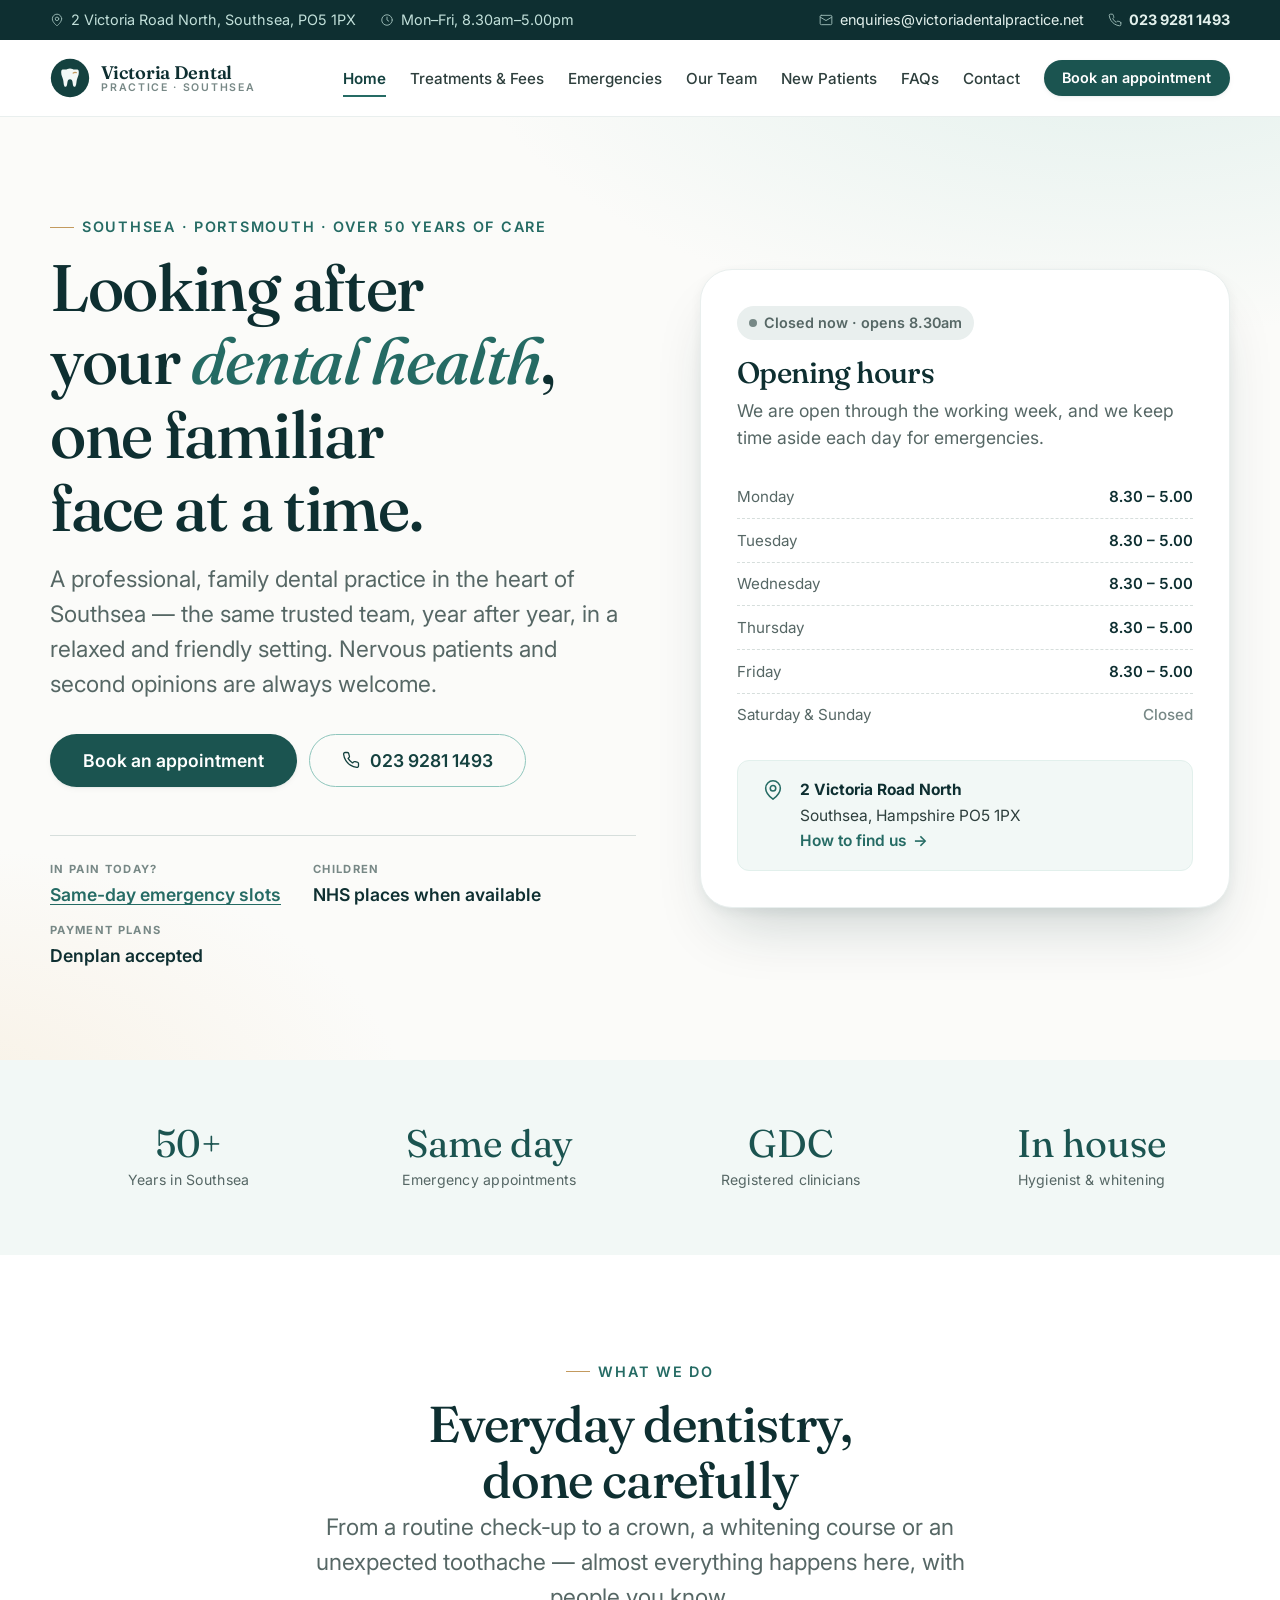
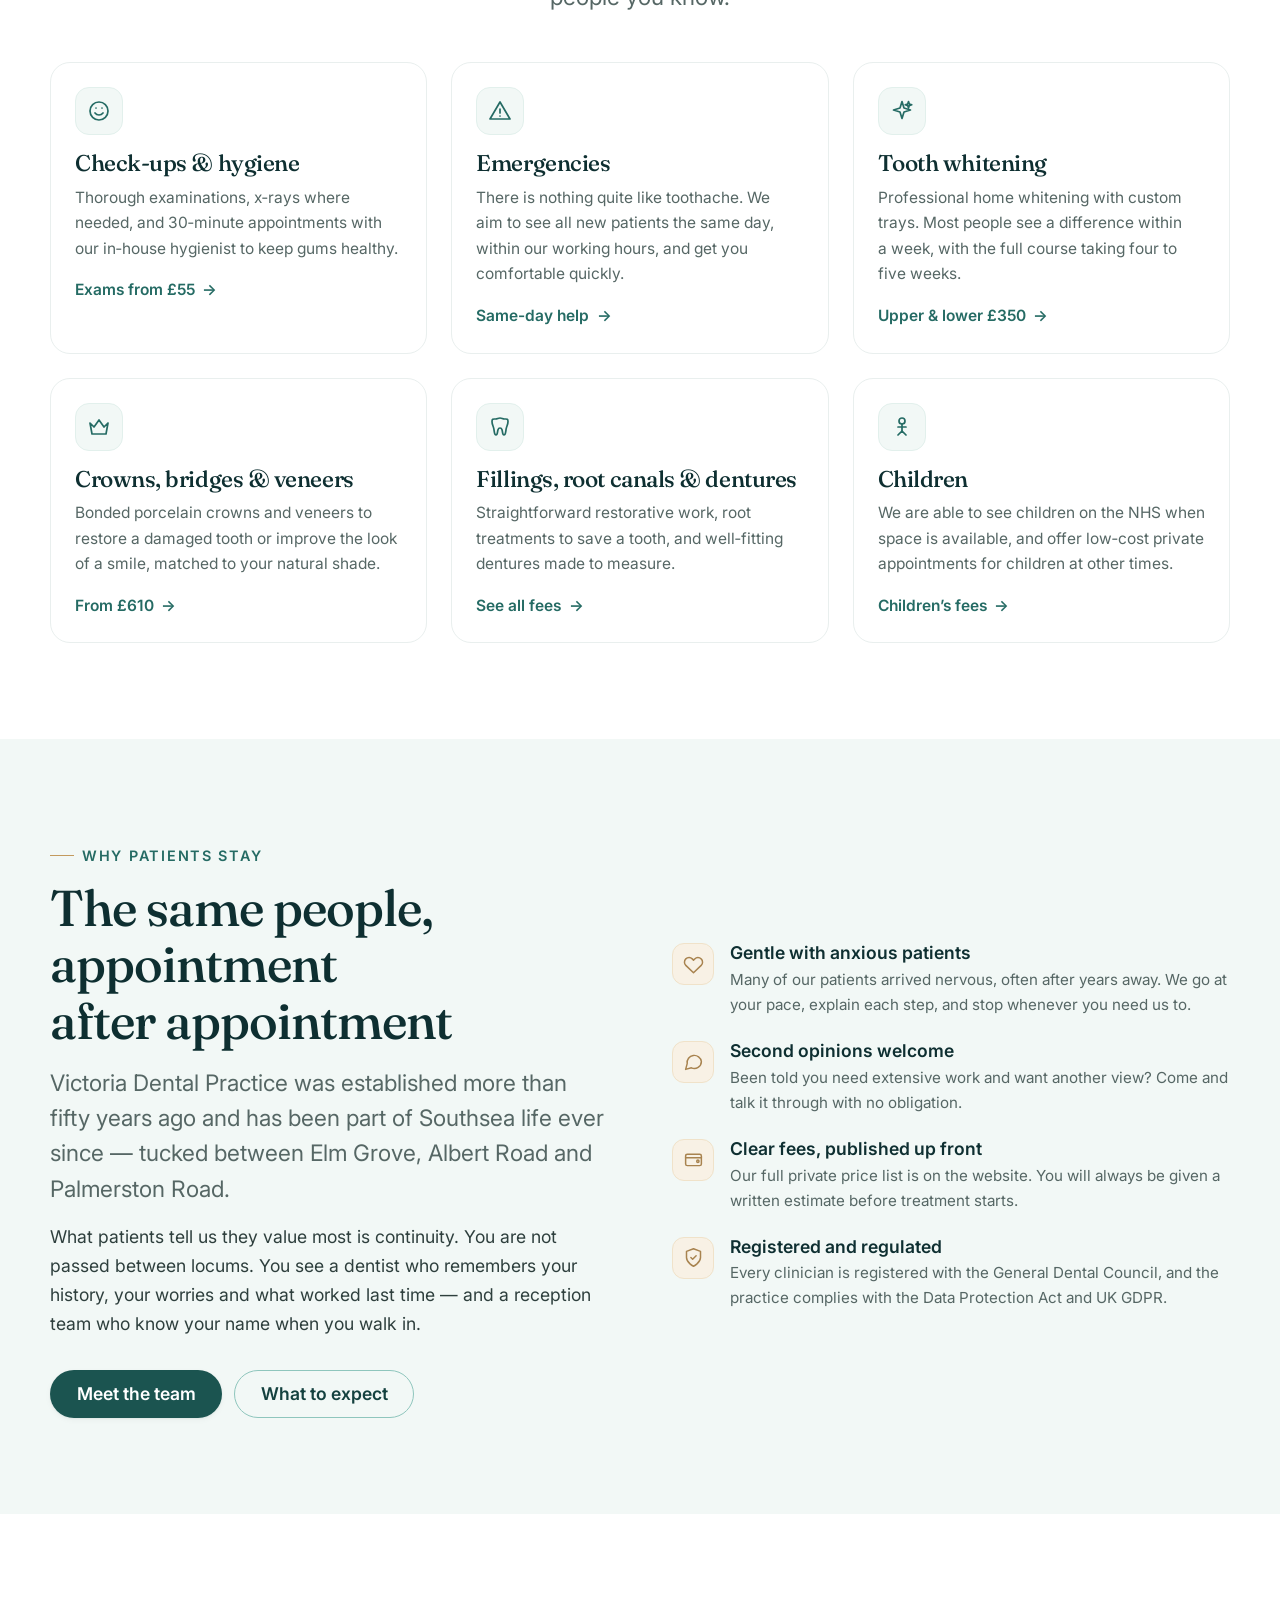
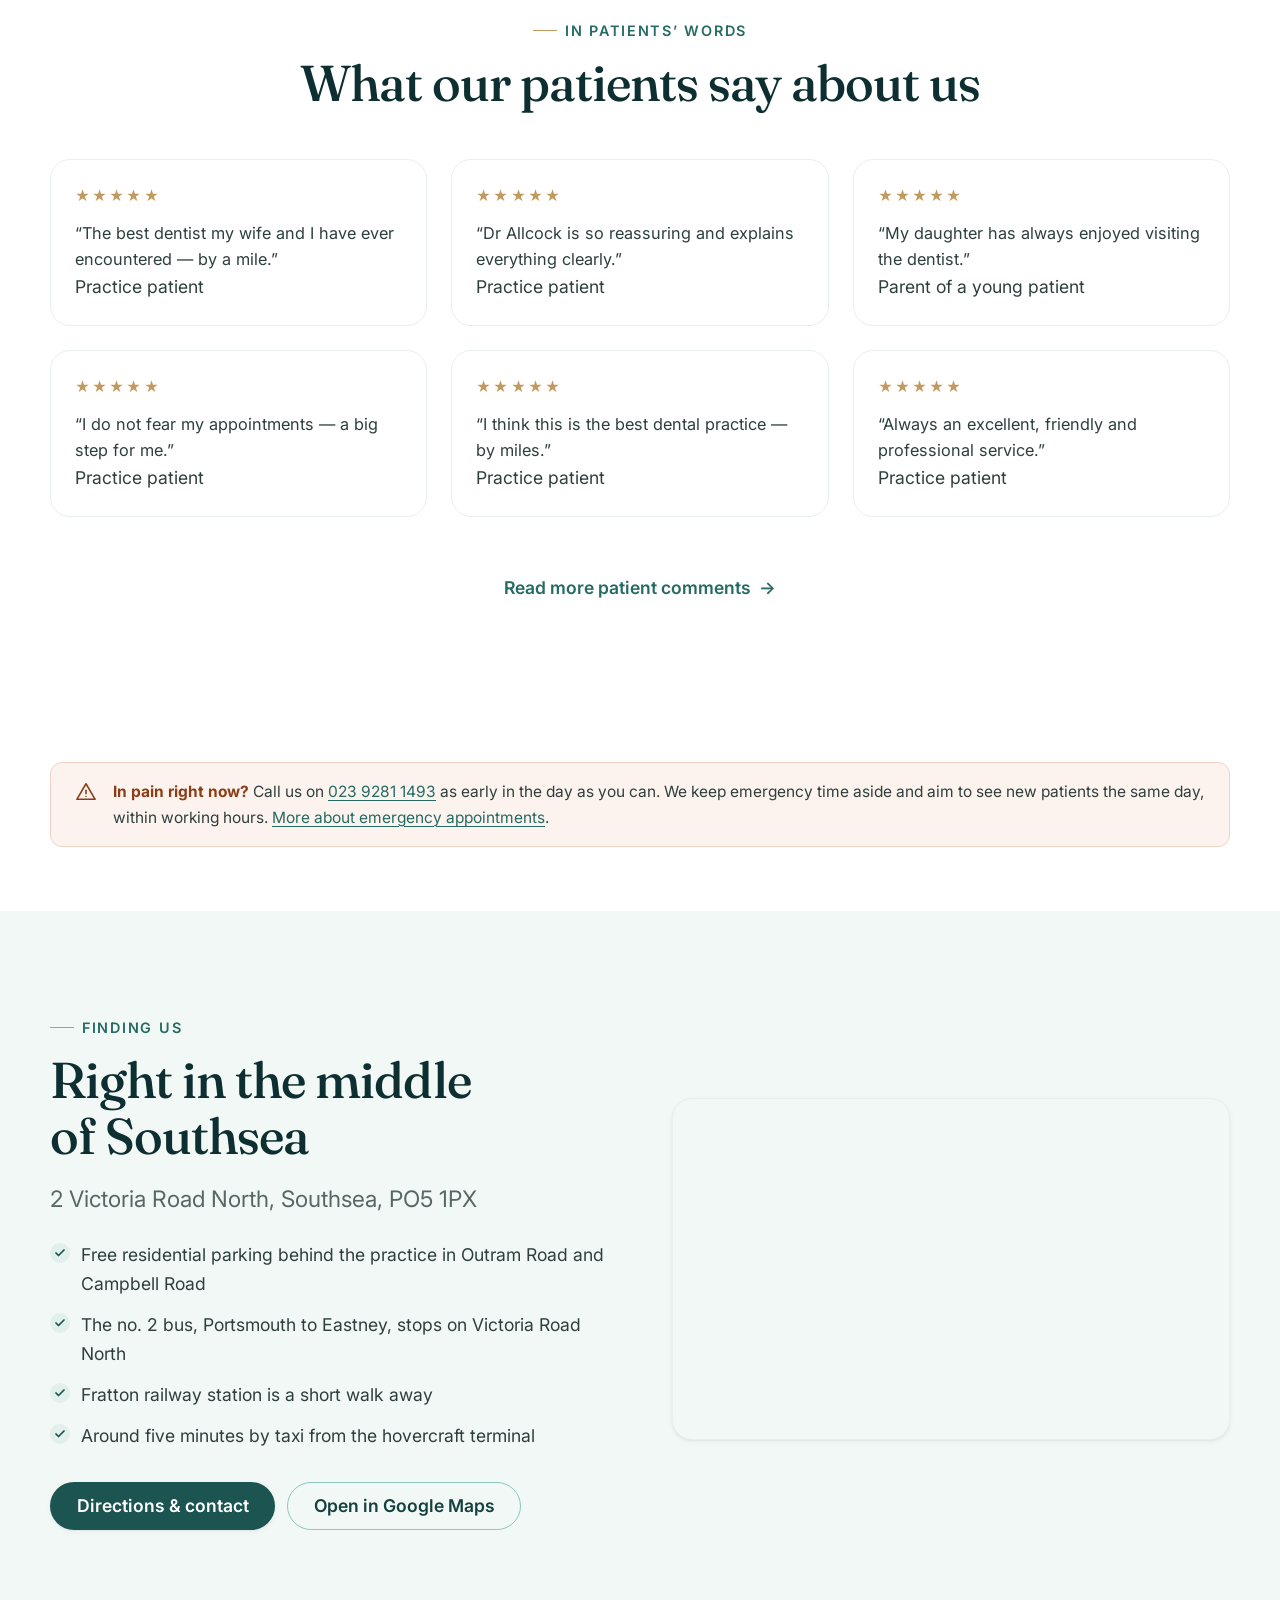
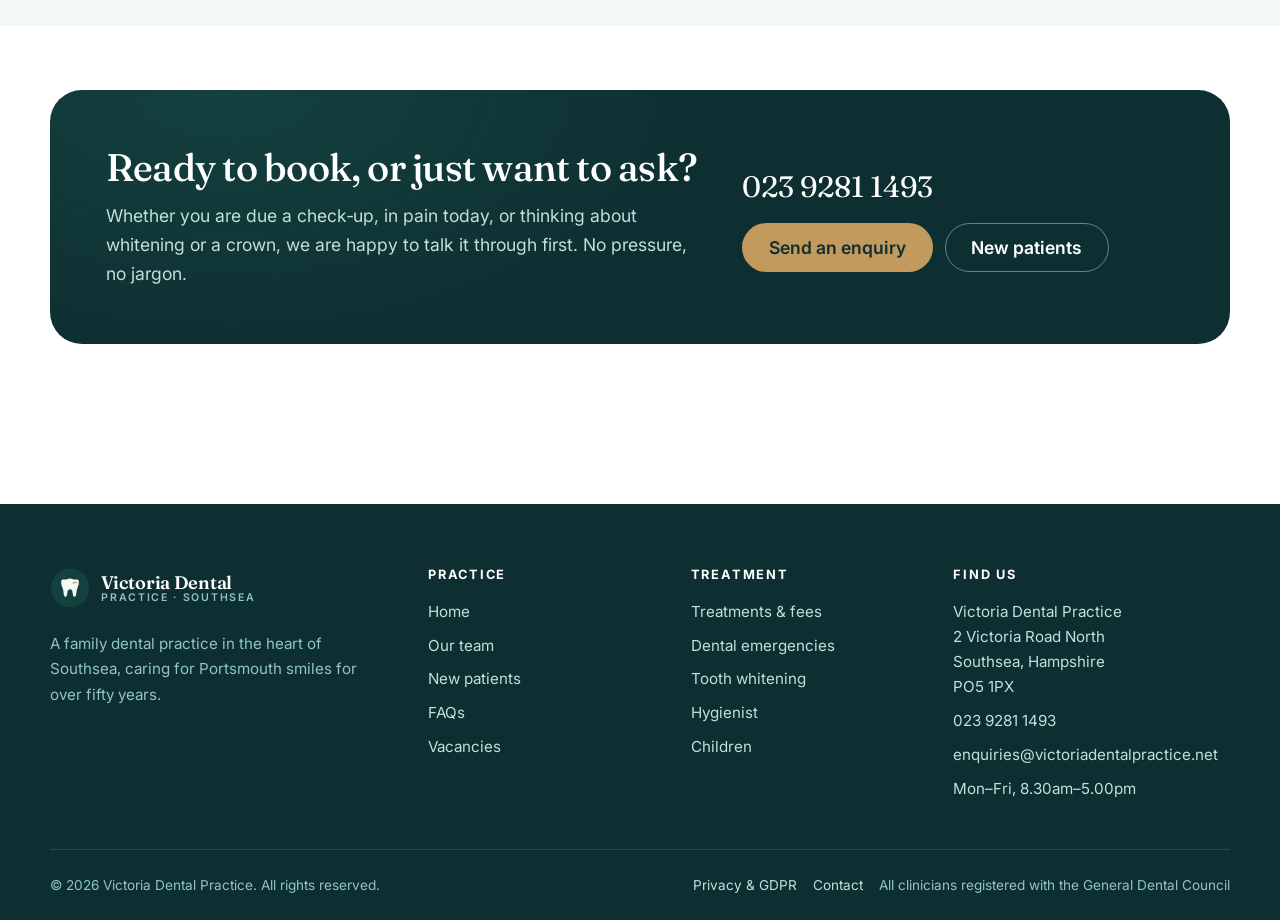
==== index.html @ d7bff60f "Victoria Dental Practice website" ====
<!DOCTYPE html>
<html lang="en-GB">
<head>
<meta charset="utf-8">
<meta name="viewport" content="width=device-width, initial-scale=1">
<title>Dentist in Southsea, Portsmouth | Victoria Dental Practice</title>
<meta name="description" content="Private family dentist in Southsea, Portsmouth. Established over 50 years. Same-day emergency appointments, hygienist, whitening, crowns and Denplan. Call 023 9281 1493.">
<link rel="canonical" href="https://www.victoriadentalpractice.net/">
<meta name="theme-color" content="#14413f">
<meta name="robots" content="index, follow, max-image-preview:large">

<meta property="og:type" content="website">
<meta property="og:site_name" content="Victoria Dental Practice">
<meta property="og:title" content="Dentist in Southsea, Portsmouth | Victoria Dental Practice">
<meta property="og:description" content="Private family dentist in Southsea, Portsmouth. Established over 50 years. Same-day emergency appointments, hygienist, whitening, crowns and Denplan. Call 023 9281 1493.">
<meta property="og:url" content="https://www.victoriadentalpractice.net/">
<meta property="og:locale" content="en_GB">
<meta property="og:image" content="https://www.victoriadentalpractice.net/og-image.png">
<meta name="twitter:card" content="summary_large_image">

<link rel="icon" href="favicon.svg" type="image/svg+xml">
<link rel="apple-touch-icon" href="favicon.svg">

<link rel="preconnect" href="https://fonts.googleapis.com">
<link rel="preconnect" href="https://fonts.gstatic.com" crossorigin>
<link rel="stylesheet" href="https://fonts.googleapis.com/css2?family=Fraunces:ital,opsz,wght@0,9..144,400;0,9..144,500;0,9..144,600;1,9..144,400&family=Inter:wght@400;500;600;700&display=swap">
<link rel="stylesheet" href="style.css">
<script type="application/ld+json">
{
  "@context": "https://schema.org",
  "@type": "Dentist",
  "@id": "https://www.victoriadentalpractice.net/#practice",
  "name": "Victoria Dental Practice",
  "description": "Private family dental practice in Southsea, Portsmouth. Established over 50 years. Private adult dentistry, Denplan, NHS places for children when available, hygienist, whitening, crowns and same-day emergency appointments.",
  "url": "https://www.victoriadentalpractice.net/",
  "telephone": "+442392811493",
  "email": "enquiries@victoriadentalpractice.net",
  "priceRange": "££",
  "currenciesAccepted": "GBP",
  "address": {
    "@type": "PostalAddress",
    "streetAddress": "2 Victoria Road North",
    "addressLocality": "Southsea",
    "addressRegion": "Hampshire",
    "postalCode": "PO5 1PX",
    "addressCountry": "GB"
  },
  "geo": { "@type": "GeoCoordinates", "latitude": 50.79236, "longitude": -1.08363 },
  "hasMap": "https://www.google.com/maps/search/?api=1&query=2+Victoria+Road+North%2C+Southsea+PO5+1PX",
  "openingHoursSpecification": [{
    "@type": "OpeningHoursSpecification",
    "dayOfWeek": ["Monday","Tuesday","Wednesday","Thursday","Friday"],
    "opens": "08:30", "closes": "17:00"
  }],
  "areaServed": [
    {"@type":"City","name":"Portsmouth"},
    {"@type":"Place","name":"Southsea"},
    {"@type":"Place","name":"Fratton"},
    {"@type":"Place","name":"Eastney"}
  ],
  "availableService": [
    {"@type":"MedicalProcedure","name":"Dental examination"},
    {"@type":"MedicalProcedure","name":"Dental hygienist appointment"},
    {"@type":"MedicalProcedure","name":"White and amalgam fillings"},
    {"@type":"MedicalProcedure","name":"Root canal treatment"},
    {"@type":"MedicalProcedure","name":"Crowns, bridges and veneers"},
    {"@type":"MedicalProcedure","name":"Dentures"},
    {"@type":"MedicalProcedure","name":"Tooth whitening"},
    {"@type":"MedicalProcedure","name":"Emergency dental appointment"}
  ]
}
</script><script type="application/ld+json">{"@context":"https://schema.org","@type":"BreadcrumbList","itemListElement":[{"@type":"ListItem","position":1,"name":"Home"}]}</script>
</head>
<body>
<a class="skip-link" href="#main">Skip to main content</a>

<div class="topbar">
  <div class="wrap topbar__inner">
    <ul class="topbar__list">
      <li class="topbar__item"><svg class="" viewBox="0 0 24 24" fill="none" stroke="currentColor" stroke-width="1.7" stroke-linecap="round" stroke-linejoin="round" aria-hidden="true"><path d="M20 10c0 6-8 12-8 12s-8-6-8-12a8 8 0 0 1 16 0z"/><circle cx="12" cy="10" r="3"/></svg><span>2 Victoria Road North, Southsea, PO5 1PX</span></li>
      <li class="topbar__item"><svg class="" viewBox="0 0 24 24" fill="none" stroke="currentColor" stroke-width="1.7" stroke-linecap="round" stroke-linejoin="round" aria-hidden="true"><circle cx="12" cy="12" r="9"/><path d="M12 7v5l3 2"/></svg><span>Mon&ndash;Fri, 8.30am&ndash;5.00pm</span></li>
    </ul>
    <ul class="topbar__list">
      <li class="topbar__item"><svg class="" viewBox="0 0 24 24" fill="none" stroke="currentColor" stroke-width="1.7" stroke-linecap="round" stroke-linejoin="round" aria-hidden="true"><rect x="2" y="4" width="20" height="16" rx="2"/><path d="m22 7-10 6L2 7"/></svg><a href="mailto:enquiries@victoriadentalpractice.net">enquiries@victoriadentalpractice.net</a></li>
      <li class="topbar__item"><svg class="" viewBox="0 0 24 24" fill="none" stroke="currentColor" stroke-width="1.7" stroke-linecap="round" stroke-linejoin="round" aria-hidden="true"><path d="M22 16.92v3a2 2 0 0 1-2.18 2 19.79 19.79 0 0 1-8.63-3.07 19.5 19.5 0 0 1-6-6 19.79 19.79 0 0 1-3.07-8.67A2 2 0 0 1 4.11 2h3a2 2 0 0 1 2 1.72c.13.96.36 1.9.7 2.81a2 2 0 0 1-.45 2.11L8.09 9.91a16 16 0 0 0 6 6l1.27-1.27a2 2 0 0 1 2.11-.45c.9.34 1.85.57 2.81.7A2 2 0 0 1 22 16.92z"/></svg><a href="tel:+442392811493"><strong>023 9281 1493</strong></a></li>
    </ul>
  </div>
</div>

<header class="site-header">
  <div class="wrap site-header__inner">
    <a class="brand" href="index.html">
      <svg class="brand__mark" viewBox="0 0 48 48" role="img" aria-label="">
  <circle cx="24" cy="24" r="23" fill="#14413f"/>
  <path d="M24 12.5c-2.6 0-3.3 1.3-6 1.3-2.6 0-4.6-.7-4.6 3.2 0 3.9 1.6 5.6 2.4 9.4.7 3.1.5 8.2 2.9 8.2 2.1 0 1.8-4.4 2.6-6.9.4-1.3 1-2.2 2.7-2.2s2.3.9 2.7 2.2c.8 2.5.5 6.9 2.6 6.9 2.4 0 2.2-5.1 2.9-8.2.8-3.8 2.4-5.5 2.4-9.4 0-3.9-2-3.2-4.6-3.2-2.7 0-3.4-1.3-6-1.3z" fill="#f2f8f6"/>
  <path d="M31.5 17.6c-1.3-.5-2.6-.3-3.6.4" stroke="#c39a5e" stroke-width="1.6" stroke-linecap="round" fill="none"/>
</svg>
      <span class="brand__text">
        <span class="brand__name">Victoria Dental</span>
        <span class="brand__sub">Practice &middot; Southsea</span>
      </span>
    </a>

    <button class="nav-toggle" type="button" aria-expanded="false"
            aria-controls="primary-nav" aria-label="Menu">
      <svg class="icon-open" viewBox="0 0 24 24" fill="none" stroke="currentColor" stroke-width="1.7" stroke-linecap="round" stroke-linejoin="round" aria-hidden="true"><path d="M4 7h16M4 12h16M4 17h16"/></svg><svg class="icon-close" viewBox="0 0 24 24" fill="none" stroke="currentColor" stroke-width="1.7" stroke-linecap="round" stroke-linejoin="round" aria-hidden="true"><path d="m6 6 12 12M18 6 6 18"/></svg>
    </button>

    <nav class="nav" id="primary-nav" aria-label="Primary">
      <ul class="nav__list">
        <li><a class="nav__link" href="index.html" aria-current="page">Home</a></li>
        <li><a class="nav__link" href="treatments.html">Treatments &amp; Fees</a></li>
        <li><a class="nav__link" href="emergencies.html">Emergencies</a></li>
        <li><a class="nav__link" href="team.html">Our Team</a></li>
        <li><a class="nav__link" href="new-patients.html">New Patients</a></li>
        <li><a class="nav__link" href="faqs.html">FAQs</a></li>
        <li><a class="nav__link" href="contact.html">Contact</a></li>
        </ul>
      <a class="btn btn--primary btn--sm" href="contact.html#enquiry">Book an appointment</a>
    </nav>
  </div>
</header>

<main id="main">


<section class="hero">
  <div class="wrap hero__grid">
    <div>
      <p class="eyebrow">Southsea &middot; Portsmouth &middot; Over 50 years of care</p>
      <h1 class="hero__title">Looking after your <em>dental health</em>, one familiar face at a time.</h1>
      <p class="lede hero__lede">A professional, family dental practice in the heart of
      Southsea &mdash; the same trusted team, year after year, in a relaxed and friendly
      setting. Nervous patients and second opinions are always welcome.</p>

      <div class="btn-row">
        <a class="btn btn--primary btn--lg" href="contact.html#enquiry">Book an appointment</a>
        <a class="btn btn--ghost btn--lg" href="tel:+442392811493"><svg class="" viewBox="0 0 24 24" fill="none" stroke="currentColor" stroke-width="1.7" stroke-linecap="round" stroke-linejoin="round" aria-hidden="true"><path d="M22 16.92v3a2 2 0 0 1-2.18 2 19.79 19.79 0 0 1-8.63-3.07 19.5 19.5 0 0 1-6-6 19.79 19.79 0 0 1-3.07-8.67A2 2 0 0 1 4.11 2h3a2 2 0 0 1 2 1.72c.13.96.36 1.9.7 2.81a2 2 0 0 1-.45 2.11L8.09 9.91a16 16 0 0 0 6 6l1.27-1.27a2 2 0 0 1 2.11-.45c.9.34 1.85.57 2.81.7A2 2 0 0 1 22 16.92z"/></svg> 023 9281 1493</a>
      </div>

      <div class="hero__meta">
        <div class="hero__meta-item">
          <span class="hero__meta-k">In pain today?</span>
          <span class="hero__meta-v"><a href="emergencies.html">Same-day emergency slots</a></span>
        </div>
        <div class="hero__meta-item">
          <span class="hero__meta-k">Children</span>
          <span class="hero__meta-v">NHS places when available</span>
        </div>
        <div class="hero__meta-item">
          <span class="hero__meta-k">Payment plans</span>
          <span class="hero__meta-v">Denplan accepted</span>
        </div>
      </div>
    </div>

    <div class="hero__card reveal" data-delay="120">
      <p class="is-open-pill" data-open-status><span class="dot"></span>Mon&ndash;Fri, 8.30am&ndash;5.00pm</p>
      <h2 class="mt-4">Opening hours</h2>
      <p class="lede">We are open through the working week, and we keep time aside
      each day for emergencies.</p>
      <ul class="hours-list">
        <li><span class="day">Monday</span><span class="time">8.30 &ndash; 5.00</span></li>
        <li><span class="day">Tuesday</span><span class="time">8.30 &ndash; 5.00</span></li>
        <li><span class="day">Wednesday</span><span class="time">8.30 &ndash; 5.00</span></li>
        <li><span class="day">Thursday</span><span class="time">8.30 &ndash; 5.00</span></li>
        <li><span class="day">Friday</span><span class="time">8.30 &ndash; 5.00</span></li>
        <li><span class="day">Saturday &amp; Sunday</span><span class="time time--closed">Closed</span></li>
      </ul>
      <div class="notice">
        <svg class="" viewBox="0 0 24 24" fill="none" stroke="currentColor" stroke-width="1.7" stroke-linecap="round" stroke-linejoin="round" aria-hidden="true"><path d="M20 10c0 6-8 12-8 12s-8-6-8-12a8 8 0 0 1 16 0z"/><circle cx="12" cy="10" r="3"/></svg>
        <div><strong>2 Victoria Road North</strong><br>Southsea, Hampshire PO5 1PX<br>
        <a class="link-arrow" href="contact.html">How to find us</a></div>
      </div>
    </div>
  </div>
</section>

<section class="section section--tight section--tint">
  <div class="wrap">
    <div class="stat-row">
      <div class="reveal"><div class="stat__num">50+</div><div class="stat__label">Years in Southsea</div></div>
      <div class="reveal" data-delay="80"><div class="stat__num">Same&nbsp;day</div><div class="stat__label">Emergency appointments</div></div>
      <div class="reveal" data-delay="160"><div class="stat__num">GDC</div><div class="stat__label">Registered clinicians</div></div>
      <div class="reveal" data-delay="240"><div class="stat__num">In&nbsp;house</div><div class="stat__label">Hygienist &amp; whitening</div></div>
    </div>
  </div>
</section>

<section class="section">
  <div class="wrap">
    <div class="section-head center">
      <p class="eyebrow">What we do</p>
      <h2>Everyday dentistry, done carefully</h2>
      <p class="lede">From a routine check&#8209;up to a crown, a whitening course or an
      unexpected toothache &mdash; almost everything happens here, with people you know.</p>
    </div>

    <div class="grid grid--3">
      <article class="card card--link card--rel reveal">
        <div class="card__icon"><svg class="" viewBox="0 0 24 24" fill="none" stroke="currentColor" stroke-width="1.7" stroke-linecap="round" stroke-linejoin="round" aria-hidden="true"><circle cx="12" cy="12" r="9"/><path d="M8 14s1.5 2 4 2 4-2 4-2"/><path d="M9 9h.01M15 9h.01"/></svg></div>
        <h3>Check-ups &amp; hygiene</h3>
        <p>Thorough examinations, x&#8209;rays where needed, and 30&#8209;minute appointments
        with our in&#8209;house hygienist to keep gums healthy.</p>
        <p class="card__foot"><a class="link-arrow" href="treatments.html#exams">Exams from &pound;55</a></p>
      </article>

      <article class="card card--link card--rel reveal" data-delay="70">
        <div class="card__icon"><svg class="" viewBox="0 0 24 24" fill="none" stroke="currentColor" stroke-width="1.7" stroke-linecap="round" stroke-linejoin="round" aria-hidden="true"><path d="M12 3 2 20h20L12 3z"/><path d="M12 10v4"/><path d="M12 17h.01"/></svg></div>
        <h3>Emergencies</h3>
        <p>There is nothing quite like toothache. We aim to see all new patients the
        same day, within our working hours, and get you comfortable quickly.</p>
        <p class="card__foot"><a class="link-arrow" href="emergencies.html">Same-day help</a></p>
      </article>

      <article class="card card--link card--rel reveal" data-delay="140">
        <div class="card__icon"><svg class="" viewBox="0 0 24 24" fill="none" stroke="currentColor" stroke-width="1.7" stroke-linecap="round" stroke-linejoin="round" aria-hidden="true"><path d="M12 2.5 14 9l6.5 2-6.5 2-2 6.5-2-6.5L3.5 11 10 9z"/><path d="M18.5 2.5 19.3 5l2.5.8-2.5.8-.8 2.5-.8-2.5L15.2 5.8 17.7 5z"/></svg></div>
        <h3>Tooth whitening</h3>
        <p>Professional home whitening with custom trays. Most people see a difference
        within a week, with the full course taking four to five weeks.</p>
        <p class="card__foot"><a class="link-arrow" href="treatments.html#whitening">Upper &amp; lower &pound;350</a></p>
      </article>

      <article class="card card--link card--rel reveal">
        <div class="card__icon"><svg class="" viewBox="0 0 24 24" fill="none" stroke="currentColor" stroke-width="1.7" stroke-linecap="round" stroke-linejoin="round" aria-hidden="true"><path d="m3 8 4 4 5-7 5 7 4-4-2 11H5z"/></svg></div>
        <h3>Crowns, bridges &amp; veneers</h3>
        <p>Bonded porcelain crowns and veneers to restore a damaged tooth or improve
        the look of a smile, matched to your natural shade.</p>
        <p class="card__foot"><a class="link-arrow" href="treatments.html#restorative">From &pound;610</a></p>
      </article>

      <article class="card card--link card--rel reveal" data-delay="70">
        <div class="card__icon"><svg class="" viewBox="0 0 24 24" fill="none" stroke="currentColor" stroke-width="1.7" stroke-linecap="round" stroke-linejoin="round" aria-hidden="true"><path d="M12 3c-2 0-2.5 1-4.5 1S4 3.5 4 6.5c0 3 1.2 4.3 1.8 7.2.5 2.4.4 6.3 2.2 6.3 1.6 0 1.4-3.4 2-5.3.3-1 .8-1.7 2-1.7s1.7.7 2 1.7c.6 1.9.4 5.3 2 5.3 1.8 0 1.7-3.9 2.2-6.3.6-2.9 1.8-4.2 1.8-7.2C20 3.5 18.5 4 16.5 4S14 3 12 3z"/></svg></div>
        <h3>Fillings, root canals &amp; dentures</h3>
        <p>Straightforward restorative work, root treatments to save a tooth, and
        well&#8209;fitting dentures made to measure.</p>
        <p class="card__foot"><a class="link-arrow" href="treatments.html#restorative">See all fees</a></p>
      </article>

      <article class="card card--link card--rel reveal" data-delay="140">
        <div class="card__icon"><svg class="" viewBox="0 0 24 24" fill="none" stroke="currentColor" stroke-width="1.7" stroke-linecap="round" stroke-linejoin="round" aria-hidden="true"><circle cx="12" cy="6" r="3"/><path d="M12 9v7"/><path d="m8 20 4-4 4 4"/><path d="M8 12h8"/></svg></div>
        <h3>Children</h3>
        <p>We are able to see children on the NHS when space is available, and offer
        low&#8209;cost private appointments for children at other times.</p>
        <p class="card__foot"><a class="link-arrow" href="treatments.html#children">Children&rsquo;s fees</a></p>
      </article>
    </div>
  </div>
</section>

<section class="section section--tint">
  <div class="wrap split">
    <div class="reveal">
      <p class="eyebrow">Why patients stay</p>
      <h2>The same people, appointment after appointment</h2>
      <p class="lede mt-4">Victoria Dental Practice was established more than fifty years
      ago and has been part of Southsea life ever since &mdash; tucked between Elm Grove,
      Albert Road and Palmerston Road.</p>
      <p class="mt-4">What patients tell us they value most is continuity. You are not
      passed between locums. You see a dentist who remembers your history, your worries
      and what worked last time &mdash; and a reception team who know your name when you
      walk in.</p>
      <div class="btn-row mt-6">
        <a class="btn btn--primary" href="team.html">Meet the team</a>
        <a class="btn btn--ghost" href="new-patients.html">What to expect</a>
      </div>
    </div>

    <div class="grid reveal" data-delay="100">
      <div class="feature">
        <div class="feature__icon"><svg class="" viewBox="0 0 24 24" fill="none" stroke="currentColor" stroke-width="1.7" stroke-linecap="round" stroke-linejoin="round" aria-hidden="true"><path d="M20.8 5.6a5.2 5.2 0 0 0-7.4 0L12 7l-1.4-1.4a5.2 5.2 0 1 0-7.4 7.4L12 21.5l8.8-8.5a5.2 5.2 0 0 0 0-7.4z"/></svg></div>
        <div><h3>Gentle with anxious patients</h3>
        <p>Many of our patients arrived nervous, often after years away. We go at your
        pace, explain each step, and stop whenever you need us to.</p></div>
      </div>
      <div class="feature">
        <div class="feature__icon"><svg class="" viewBox="0 0 24 24" fill="none" stroke="currentColor" stroke-width="1.7" stroke-linecap="round" stroke-linejoin="round" aria-hidden="true"><path d="M21 12a8 8 0 0 1-11.4 7.2L3 21l1.8-6.6A8 8 0 1 1 21 12z"/></svg></div>
        <div><h3>Second opinions welcome</h3>
        <p>Been told you need extensive work and want another view? Come and talk it
        through with no obligation.</p></div>
      </div>
      <div class="feature">
        <div class="feature__icon"><svg class="" viewBox="0 0 24 24" fill="none" stroke="currentColor" stroke-width="1.7" stroke-linecap="round" stroke-linejoin="round" aria-hidden="true"><rect x="3" y="6" width="18" height="13" rx="2"/><path d="M3 10h18"/><circle cx="17" cy="14" r="1.3"/></svg></div>
        <div><h3>Clear fees, published up front</h3>
        <p>Our full private price list is on the website. You will always be given a
        written estimate before treatment starts.</p></div>
      </div>
      <div class="feature">
        <div class="feature__icon"><svg class="" viewBox="0 0 24 24" fill="none" stroke="currentColor" stroke-width="1.7" stroke-linecap="round" stroke-linejoin="round" aria-hidden="true"><path d="M12 22s8-4 8-10V5l-8-3-8 3v7c0 6 8 10 8 10z"/><path d="m9 12 2 2 4-4"/></svg></div>
        <div><h3>Registered and regulated</h3>
        <p>Every clinician is registered with the General Dental Council, and the
        practice complies with the Data Protection Act and UK GDPR.</p></div>
      </div>
    </div>
  </div>
</section>

<section class="section">
  <div class="wrap">
    <div class="section-head center">
      <p class="eyebrow">In patients&rsquo; words</p>
      <h2>What our patients say about us</h2>
    </div>
    <div class="quote-grid">
      <figure class="quote reveal">
        <div class="quote__stars" aria-hidden="true">&#9733;&#9733;&#9733;&#9733;&#9733;</div>
        <blockquote><p>&ldquo;The best dentist my wife and I have ever encountered
        &mdash; by a mile.&rdquo;</p></blockquote>
        <figcaption>Practice patient</figcaption>
      </figure>
      <figure class="quote reveal" data-delay="60">
        <div class="quote__stars" aria-hidden="true">&#9733;&#9733;&#9733;&#9733;&#9733;</div>
        <blockquote><p>&ldquo;I do not fear my appointments &mdash; a big step for
        me.&rdquo;</p></blockquote>
        <figcaption>Practice patient</figcaption>
      </figure>
      <figure class="quote reveal" data-delay="120">
        <div class="quote__stars" aria-hidden="true">&#9733;&#9733;&#9733;&#9733;&#9733;</div>
        <blockquote><p>&ldquo;Dr Allcock is so reassuring and explains everything
        clearly.&rdquo;</p></blockquote>
        <figcaption>Practice patient</figcaption>
      </figure>
      <figure class="quote reveal">
        <div class="quote__stars" aria-hidden="true">&#9733;&#9733;&#9733;&#9733;&#9733;</div>
        <blockquote><p>&ldquo;I think this is the best dental practice &mdash; by
        miles.&rdquo;</p></blockquote>
        <figcaption>Practice patient</figcaption>
      </figure>
      <figure class="quote reveal" data-delay="60">
        <div class="quote__stars" aria-hidden="true">&#9733;&#9733;&#9733;&#9733;&#9733;</div>
        <blockquote><p>&ldquo;My daughter has always enjoyed visiting the
        dentist.&rdquo;</p></blockquote>
        <figcaption>Parent of a young patient</figcaption>
      </figure>
      <figure class="quote reveal" data-delay="120">
        <div class="quote__stars" aria-hidden="true">&#9733;&#9733;&#9733;&#9733;&#9733;</div>
        <blockquote><p>&ldquo;Always an excellent, friendly and professional
        service.&rdquo;</p></blockquote>
        <figcaption>Practice patient</figcaption>
      </figure>
    </div>
    <p class="center mt-6"><a class="link-arrow" href="team.html#reviews">Read more patient comments</a></p>
  </div>
</section>

<section class="section section--tight">
  <div class="wrap">
    <div class="notice notice--urgent reveal">
      <svg class="" viewBox="0 0 24 24" fill="none" stroke="currentColor" stroke-width="1.7" stroke-linecap="round" stroke-linejoin="round" aria-hidden="true"><path d="M12 3 2 20h20L12 3z"/><path d="M12 10v4"/><path d="M12 17h.01"/></svg>
      <div><strong>In pain right now?</strong> Call us on
      <a href="tel:+442392811493">023 9281 1493</a> as early in the day as you can.
      We keep emergency time aside and aim to see new patients the same day, within
      working hours. <a href="emergencies.html">More about emergency appointments</a>.</div>
    </div>
  </div>
</section>

<section class="section section--tint">
  <div class="wrap split">
    <div class="reveal">
      <p class="eyebrow">Finding us</p>
      <h2>Right in the middle of Southsea</h2>
      <p class="lede mt-4">2 Victoria Road North, Southsea, PO5 1PX</p>
      <ul class="checklist mt-5">
        <li>Free residential parking behind the practice in Outram Road and Campbell Road</li>
        <li>The no. 2 bus, Portsmouth to Eastney, stops on Victoria Road North</li>
        <li>Fratton railway station is a short walk away</li>
        <li>Around five minutes by taxi from the hovercraft terminal</li>
      </ul>
      <div class="btn-row mt-6">
        <a class="btn btn--primary" href="contact.html">Directions &amp; contact</a>
        <a class="btn btn--ghost" target="_blank" rel="noopener"
           href="https://www.google.com/maps/search/?api=1&amp;query=2+Victoria+Road+North%2C+Southsea+PO5+1PX">Open in Google Maps</a>
      </div>
    </div>
    <div class="map-embed reveal" data-delay="100">
      <iframe title="Map showing Victoria Dental Practice, 2 Victoria Road North, Southsea"
        loading="lazy" referrerpolicy="no-referrer-when-downgrade"
        src="https://www.openstreetmap.org/export/embed.html?bbox=-1.0916%2C50.7884%2C-1.0757%2C50.7964&amp;layer=mapnik&amp;marker=50.79236%2C-1.08363"></iframe>
    </div>
  </div>
</section>


<section class="section section--tight">
  <div class="wrap">
    <div class="cta-band reveal">
      <div>
        <h2>Ready to book, or just want to ask?</h2>
        <p>Whether you are due a check&#8209;up, in pain today, or thinking about
        whitening or a crown, we are happy to talk it through first. No pressure,
        no jargon.</p>
      </div>
      <div>
        <a class="cta-band__phone" href="tel:+442392811493">023 9281 1493</a>
        <div class="btn-row">
          <a class="btn btn--sand" href="contact.html#enquiry">Send an enquiry</a>
          <a class="btn btn--outline-light" href="new-patients.html">New patients</a>
        </div>
      </div>
    </div>
  </div>
</section>

</main>

<footer class="site-footer">
  <div class="wrap">
    <div class="footer-grid">
      <div class="footer__brand">
        <a class="brand" href="index.html">
          <svg class="brand__mark" viewBox="0 0 48 48" role="img" aria-label="">
  <circle cx="24" cy="24" r="23" fill="#14413f"/>
  <path d="M24 12.5c-2.6 0-3.3 1.3-6 1.3-2.6 0-4.6-.7-4.6 3.2 0 3.9 1.6 5.6 2.4 9.4.7 3.1.5 8.2 2.9 8.2 2.1 0 1.8-4.4 2.6-6.9.4-1.3 1-2.2 2.7-2.2s2.3.9 2.7 2.2c.8 2.5.5 6.9 2.6 6.9 2.4 0 2.2-5.1 2.9-8.2.8-3.8 2.4-5.5 2.4-9.4 0-3.9-2-3.2-4.6-3.2-2.7 0-3.4-1.3-6-1.3z" fill="#f2f8f6"/>
  <path d="M31.5 17.6c-1.3-.5-2.6-.3-3.6.4" stroke="#c39a5e" stroke-width="1.6" stroke-linecap="round" fill="none"/>
</svg>
          <span class="brand__text">
            <span class="brand__name">Victoria Dental</span>
            <span class="brand__sub">Practice &middot; Southsea</span>
          </span>
        </a>
        <p class="footer__blurb">A family dental practice in the heart of Southsea,
        caring for Portsmouth smiles for over fifty years.</p>
      </div>

      <div>
        <h4>Practice</h4>
        <ul>
          <li><a href="index.html">Home</a></li>
          <li><a href="team.html">Our team</a></li>
          <li><a href="new-patients.html">New patients</a></li>
          <li><a href="faqs.html">FAQs</a></li>
          <li><a href="vacancies.html">Vacancies</a></li>
        </ul>
      </div>

      <div>
        <h4>Treatment</h4>
        <ul>
          <li><a href="treatments.html">Treatments &amp; fees</a></li>
          <li><a href="emergencies.html">Dental emergencies</a></li>
          <li><a href="treatments.html#whitening">Tooth whitening</a></li>
          <li><a href="treatments.html#hygiene">Hygienist</a></li>
          <li><a href="treatments.html#children">Children</a></li>
        </ul>
      </div>

      <div>
        <h4>Find us</h4>
        <ul>
          <li>Victoria Dental Practice<br>2 Victoria Road North<br>Southsea, Hampshire<br>PO5 1PX</li>
          <li><a href="tel:+442392811493">023 9281 1493</a></li>
          <li><a href="mailto:enquiries@victoriadentalpractice.net">enquiries@victoriadentalpractice.net</a></li>
          <li>Mon&ndash;Fri, 8.30am&ndash;5.00pm</li>
        </ul>
      </div>
    </div>

    <div class="footer-bottom">
      <p>&copy; <span data-year>2026</span> Victoria Dental Practice. All rights reserved.</p>
      <ul>
        <li><a href="privacy.html">Privacy &amp; GDPR</a></li>
        <li><a href="contact.html">Contact</a></li>
        <li>All clinicians registered with the General Dental Council</li>
      </ul>
    </div>
  </div>
</footer>

<div class="callbar">
  <a href="tel:+442392811493" class="primary"><svg class="" viewBox="0 0 24 24" fill="none" stroke="currentColor" stroke-width="1.7" stroke-linecap="round" stroke-linejoin="round" aria-hidden="true"><path d="M22 16.92v3a2 2 0 0 1-2.18 2 19.79 19.79 0 0 1-8.63-3.07 19.5 19.5 0 0 1-6-6 19.79 19.79 0 0 1-3.07-8.67A2 2 0 0 1 4.11 2h3a2 2 0 0 1 2 1.72c.13.96.36 1.9.7 2.81a2 2 0 0 1-.45 2.11L8.09 9.91a16 16 0 0 0 6 6l1.27-1.27a2 2 0 0 1 2.11-.45c.9.34 1.85.57 2.81.7A2 2 0 0 1 22 16.92z"/></svg> Call the practice</a>
  <a href="contact.html#enquiry"><svg class="" viewBox="0 0 24 24" fill="none" stroke="currentColor" stroke-width="1.7" stroke-linecap="round" stroke-linejoin="round" aria-hidden="true"><rect x="3" y="5" width="18" height="16" rx="2"/><path d="M3 10h18M8 3v4M16 3v4"/></svg> Book</a>
</div>

<script src="main.js" defer></script>
</body>
</html>
---- style.css ----
/* ==========================================================================
   Victoria Dental Practice — Design System
   Calm, premium clinical. Southsea, Portsmouth.
   ========================================================================== */

/* --------------------------------------------------------------------------
   1. Tokens
   -------------------------------------------------------------------------- */
:root {
  /* Brand — deep teal + warm sand */
  --teal-900: #0e2f31;
  --teal-800: #14413f;
  --teal-700: #1b5450;
  --teal-600: #256b64;
  --teal-500: #33867c;
  --teal-400: #5aa89d;
  --teal-300: #8fc6bd;
  --teal-200: #c2e0da;
  --teal-100: #e2f0ec;
  --teal-050: #f2f8f6;

  --sand-600: #a8834f;
  --sand-500: #c39a5e;
  --sand-400: #d9b57f;
  --sand-200: #f0e2c9;
  --sand-100: #f8f1e5;

  --ink-900: #12201f;
  --ink-700: #2e3f3d;
  --ink-500: #566765;
  --ink-400: #778886;
  --ink-300: #a8b5b3;
  --ink-200: #d6dedc;
  --ink-100: #e9efee;
  --paper:   #ffffff;
  --paper-2: #fbfbf9;

  --alert-bg: #fdf3ee;
  --alert-fg: #8a3d16;
  --alert-br: #f0d3c2;

  /* Type */
  --font-display: "Fraunces", "Iowan Old Style", "Palatino Linotype", Palatino,
                  "Book Antiqua", Georgia, serif;
  --font-body: "Inter", -apple-system, BlinkMacSystemFont, "Segoe UI", Roboto,
               "Helvetica Neue", Arial, sans-serif;

  --step--1: clamp(0.83rem, 0.80rem + 0.14vw, 0.90rem);
  --step-0:  clamp(1.00rem, 0.96rem + 0.20vw, 1.10rem);
  --step-1:  clamp(1.20rem, 1.12rem + 0.38vw, 1.42rem);
  --step-2:  clamp(1.44rem, 1.30rem + 0.68vw, 1.85rem);
  --step-3:  clamp(1.73rem, 1.50rem + 1.15vw, 2.40rem);
  --step-4:  clamp(2.07rem, 1.68rem + 1.90vw, 3.15rem);
  --step-5:  clamp(2.49rem, 1.85rem + 3.05vw, 4.10rem);

  /* Space */
  --sp-1: 0.25rem;  --sp-2: 0.5rem;   --sp-3: 0.75rem;  --sp-4: 1rem;
  --sp-5: 1.5rem;   --sp-6: 2rem;     --sp-7: 3rem;     --sp-8: 4rem;
  --sp-9: 6rem;     --sp-10: 8rem;

  --wrap: 1180px;
  --wrap-narrow: 760px;

  --radius-sm: 6px;
  --radius: 12px;
  --radius-lg: 20px;
  --radius-xl: 32px;

  --shadow-sm: 0 1px 2px rgba(14, 47, 49, 0.06),
               0 2px 6px rgba(14, 47, 49, 0.04);
  --shadow: 0 2px 6px rgba(14, 47, 49, 0.05),
            0 12px 28px -12px rgba(14, 47, 49, 0.16);
  --shadow-lg: 0 4px 12px rgba(14, 47, 49, 0.06),
               0 32px 64px -24px rgba(14, 47, 49, 0.24);

  --ease: cubic-bezier(0.22, 1, 0.36, 1);
  --header-h: 76px;
}

/* --------------------------------------------------------------------------
   2. Reset
   -------------------------------------------------------------------------- */
*, *::before, *::after { box-sizing: border-box; }
* { margin: 0; }

html {
  -webkit-text-size-adjust: 100%;
  scroll-behavior: smooth;
  scroll-padding-top: calc(var(--header-h) + 1rem);
}
@media (prefers-reduced-motion: reduce) {
  html { scroll-behavior: auto; }
  *, *::before, *::after {
    animation-duration: 0.01ms !important;
    animation-iteration-count: 1 !important;
    transition-duration: 0.01ms !important;
  }
}

body {
  font-family: var(--font-body);
  font-size: var(--step-0);
  line-height: 1.65;
  color: var(--ink-700);
  background: var(--paper);
  -webkit-font-smoothing: antialiased;
  text-rendering: optimizeLegibility;
  overflow-x: hidden;
}

img, picture, svg, video { display: block; max-width: 100%; height: auto; }
input, button, textarea, select { font: inherit; color: inherit; }
button { cursor: pointer; background: none; border: 0; }

h1, h2, h3, h4 {
  font-family: var(--font-display);
  font-weight: 500;
  line-height: 1.12;
  letter-spacing: -0.02em;
  color: var(--teal-900);
  text-wrap: balance;
}
h1 { font-size: var(--step-5); }
h2 { font-size: var(--step-4); }
h3 { font-size: var(--step-2); }
h4 { font-size: var(--step-1); }
p  { text-wrap: pretty; }

a { color: var(--teal-600); text-decoration-thickness: 1px; text-underline-offset: 3px; }
a:hover { color: var(--teal-800); }

:focus-visible {
  outline: 3px solid var(--teal-500);
  outline-offset: 3px;
  border-radius: 3px;
}

::selection { background: var(--teal-200); color: var(--teal-900); }

/* --------------------------------------------------------------------------
   3. Layout helpers
   -------------------------------------------------------------------------- */
.wrap { width: min(100% - 2.5rem, var(--wrap)); margin-inline: auto; }
.wrap-narrow { width: min(100% - 2.5rem, var(--wrap-narrow)); margin-inline: auto; }
@media (max-width: 560px) { .wrap, .wrap-narrow { width: min(100% - 2rem, var(--wrap)); } }

.section { padding-block: var(--sp-9); }
.section--tight { padding-block: var(--sp-8); }
.section--tint { background: var(--teal-050); }
.section--sand { background: var(--sand-100); }
.section--dark { background: var(--teal-900); color: var(--teal-100); }
.section--dark h2, .section--dark h3 { color: #fff; }

.skip-link {
  position: absolute; left: -9999px; top: 0; z-index: 200;
  background: var(--teal-900); color: #fff;
  padding: 0.75rem 1.25rem; border-radius: 0 0 var(--radius) 0;
}
.skip-link:focus { left: 0; }

.eyebrow {
  display: inline-flex; align-items: center; gap: 0.5rem;
  font-size: var(--step--1); font-weight: 600;
  letter-spacing: 0.12em; text-transform: uppercase;
  color: var(--teal-600); margin-bottom: var(--sp-3);
}
.eyebrow::before {
  content: ""; width: 24px; height: 1px; background: var(--sand-500);
}
.section--dark .eyebrow { color: var(--sand-400); }

.lede { font-size: var(--step-1); line-height: 1.55; color: var(--ink-500); }
.section--dark .lede { color: var(--teal-200); }

.section-head { max-width: 680px; margin-bottom: var(--sp-7); }
.section-head.center { margin-inline: auto; text-align: center; }
.section-head.center .eyebrow { justify-content: center; }

/* --------------------------------------------------------------------------
   4. Buttons
   -------------------------------------------------------------------------- */
.btn {
  display: inline-flex; align-items: center; justify-content: center; gap: 0.6rem;
  padding: 0.9rem 1.6rem;
  font-size: var(--step-0); font-weight: 600; line-height: 1;
  border-radius: 999px; text-decoration: none; white-space: nowrap;
  transition: transform 0.25s var(--ease), box-shadow 0.25s var(--ease),
              background-color 0.2s ease, color 0.2s ease, border-color 0.2s ease;
  border: 1.5px solid transparent;
}
.btn svg { width: 18px; height: 18px; flex: none; }
.btn:hover { transform: translateY(-2px); }
.btn:active { transform: translateY(0); }

.btn--primary { background: var(--teal-700); color: #fff; box-shadow: var(--shadow-sm); }
.btn--primary:hover { background: var(--teal-800); color: #fff; box-shadow: var(--shadow); }

.btn--ghost { border-color: var(--teal-300); color: var(--teal-800); background: transparent; }
.btn--ghost:hover { border-color: var(--teal-700); background: var(--teal-050); color: var(--teal-900); }

.btn--sand { background: var(--sand-500); color: var(--teal-900); }
.btn--sand:hover { background: var(--sand-400); color: var(--teal-900); }

.btn--light { background: #fff; color: var(--teal-800); }
.btn--light:hover { background: var(--teal-050); color: var(--teal-900); }

.btn--outline-light { border-color: rgba(255,255,255,0.4); color: #fff; }
.btn--outline-light:hover { border-color: #fff; background: rgba(255,255,255,0.08); color: #fff; }

.btn--sm { padding: 0.6rem 1.1rem; font-size: var(--step--1); }
.btn--lg { padding: 1.05rem 2rem; }

.btn-row { display: flex; flex-wrap: wrap; gap: var(--sp-3); }
.btn-row.center { justify-content: center; }

.link-arrow {
  display: inline-flex; align-items: center; gap: 0.45rem;
  font-weight: 600; text-decoration: none;
}
.link-arrow::after {
  content: "→"; transition: transform 0.25s var(--ease);
}
.link-arrow:hover::after { transform: translateX(4px); }

/* --------------------------------------------------------------------------
   5. Header
   -------------------------------------------------------------------------- */
.topbar {
  background: var(--teal-900); color: var(--teal-200);
  font-size: var(--step--1);
}
.topbar__inner {
  display: flex; flex-wrap: wrap; align-items: center;
  justify-content: space-between; gap: var(--sp-3);
  min-height: 40px; padding-block: 0.4rem;
}
.topbar a { color: var(--teal-100); text-decoration: none; }
.topbar a:hover { color: #fff; text-decoration: underline; }
.topbar__list { display: flex; flex-wrap: wrap; gap: var(--sp-5); list-style: none; padding: 0; }
.topbar__item { display: inline-flex; align-items: center; gap: 0.45rem; }
.topbar__item svg { width: 14px; height: 14px; flex: none; opacity: 0.75; }
@media (max-width: 780px) { .topbar { display: none; } }

.site-header {
  position: sticky; top: 0; z-index: 100;
  background: rgba(255,255,255,0.92);
  backdrop-filter: saturate(180%) blur(12px);
  -webkit-backdrop-filter: saturate(180%) blur(12px);
  border-bottom: 1px solid var(--ink-100);
  transition: box-shadow 0.3s ease;
}
.site-header.is-stuck { box-shadow: var(--shadow-sm); }
.site-header__inner {
  display: flex; align-items: center; justify-content: space-between;
  gap: var(--sp-5); min-height: var(--header-h);
}

.brand { display: inline-flex; align-items: center; gap: 0.7rem; text-decoration: none; }
.brand__mark { width: 40px; height: 40px; flex: none; }
.brand__text { display: flex; flex-direction: column; line-height: 1.05; }
.brand__name {
  font-family: var(--font-display); font-size: 1.14rem; font-weight: 600;
  color: var(--teal-900); letter-spacing: -0.015em;
}
.brand__sub {
  font-size: 0.66rem; letter-spacing: 0.16em; text-transform: uppercase;
  color: var(--ink-400); font-weight: 600;
}

.nav { display: flex; align-items: center; gap: var(--sp-5); }
.nav__list { display: flex; align-items: center; gap: var(--sp-5); list-style: none; padding: 0; }
.nav__link {
  position: relative; text-decoration: none; font-weight: 500;
  font-size: 0.95rem; color: var(--ink-700); padding-block: 0.4rem;
}
.nav__link::after {
  content: ""; position: absolute; left: 0; right: 0; bottom: -2px; height: 2px;
  background: var(--teal-600); transform: scaleX(0); transform-origin: left;
  transition: transform 0.25s var(--ease);
}
.nav__link:hover { color: var(--teal-800); }
.nav__link:hover::after { transform: scaleX(1); }
.nav__link[aria-current="page"] { color: var(--teal-800); font-weight: 600; }
.nav__link[aria-current="page"]::after { transform: scaleX(1); }

.nav-toggle {
  display: none; width: 44px; height: 44px; border-radius: var(--radius-sm);
  align-items: center; justify-content: center; color: var(--teal-900);
}
.nav-toggle svg { width: 24px; height: 24px; }
.nav-toggle .icon-close { display: none; }
.nav-toggle[aria-expanded="true"] .icon-open { display: none; }
.nav-toggle[aria-expanded="true"] .icon-close { display: block; }

@media (max-width: 960px) {
  .nav-toggle { display: inline-flex; }
  .nav {
    position: fixed; inset: var(--header-h) 0 auto 0;
    flex-direction: column; align-items: stretch; gap: 0;
    background: #fff; border-bottom: 1px solid var(--ink-100);
    padding: var(--sp-4) 1.25rem var(--sp-6);
    box-shadow: var(--shadow-lg);
    transform: translateY(-8px); opacity: 0; pointer-events: none;
    transition: opacity 0.22s ease, transform 0.22s var(--ease);
    max-height: calc(100dvh - var(--header-h)); overflow-y: auto;
  }
  .nav.is-open { opacity: 1; transform: none; pointer-events: auto; }
  .nav__list { flex-direction: column; align-items: stretch; gap: 0; }
  .nav__link {
    display: block; padding: 0.95rem 0.25rem; font-size: 1.05rem;
    border-bottom: 1px solid var(--ink-100);
  }
  .nav__link::after { display: none; }
  .nav .btn { margin-top: var(--sp-4); width: 100%; }
}

/* --------------------------------------------------------------------------
   6. Hero
   -------------------------------------------------------------------------- */
.hero {
  position: relative; overflow: hidden;
  background:
    radial-gradient(1100px 520px at 88% -10%, var(--teal-100) 0%, transparent 60%),
    radial-gradient(760px 420px at -5% 105%, var(--sand-100) 0%, transparent 62%),
    var(--paper-2);
  padding-block: clamp(3.5rem, 7vw, 6.5rem);
}
.hero__grid {
  display: grid; grid-template-columns: 1.05fr 0.95fr;
  gap: clamp(2rem, 5vw, 4.5rem); align-items: center;
}
@media (max-width: 900px) { .hero__grid { grid-template-columns: 1fr; } }

.hero__title { margin-bottom: var(--sp-4); }
.hero__title em {
  font-style: italic; color: var(--teal-600);
}
.hero__lede { max-width: 52ch; margin-bottom: var(--sp-6); }
.hero__meta {
  display: flex; flex-wrap: wrap; gap: var(--sp-3) var(--sp-6);
  margin-top: var(--sp-7); padding-top: var(--sp-5);
  border-top: 1px solid var(--ink-200);
}
.hero__meta-item { display: flex; flex-direction: column; gap: 0.1rem; }
.hero__meta-k {
  font-size: 0.7rem; letter-spacing: 0.12em; text-transform: uppercase;
  color: var(--ink-400); font-weight: 700;
}
.hero__meta-v { font-weight: 600; color: var(--teal-900); }

.hero__card {
  position: relative; background: #fff; border-radius: var(--radius-xl);
  padding: clamp(1.5rem, 3vw, 2.25rem); box-shadow: var(--shadow-lg);
  border: 1px solid var(--ink-100);
}
.hero__card h2 { font-size: var(--step-2); margin-bottom: var(--sp-2); }
.hero__card .lede { font-size: var(--step-0); margin-bottom: var(--sp-5); }

.hours-list { list-style: none; padding: 0; margin: 0 0 var(--sp-5); }
.hours-list li {
  display: flex; justify-content: space-between; gap: var(--sp-4);
  padding: 0.55rem 0; border-bottom: 1px dashed var(--ink-200);
  font-size: 0.95rem;
}
.hours-list li:last-child { border-bottom: 0; }
.hours-list dt, .hours-list .day { color: var(--ink-500); }
.hours-list .time { font-weight: 600; color: var(--teal-900); font-variant-numeric: tabular-nums; }
.hours-list .time--closed { color: var(--ink-400); font-weight: 500; }

.is-open-pill {
  display: inline-flex; align-items: center; gap: 0.45rem;
  font-size: var(--step--1); font-weight: 600;
  padding: 0.3rem 0.75rem; border-radius: 999px;
  background: var(--teal-100); color: var(--teal-800);
}
.is-open-pill .dot { width: 8px; height: 8px; border-radius: 50%; background: var(--teal-500); }
.is-open-pill.is-closed { background: var(--ink-100); color: var(--ink-500); }
.is-open-pill.is-closed .dot { background: var(--ink-400); }

/* --------------------------------------------------------------------------
   7. Page header (interior pages)
   -------------------------------------------------------------------------- */
.page-head {
  background:
    radial-gradient(900px 400px at 85% -20%, var(--teal-100) 0%, transparent 65%),
    var(--paper-2);
  padding-block: clamp(2.75rem, 6vw, 4.5rem);
  border-bottom: 1px solid var(--ink-100);
}
.page-head__inner { max-width: 760px; }
.page-head h1 { font-size: var(--step-4); margin-bottom: var(--sp-4); }

.breadcrumb { font-size: var(--step--1); color: var(--ink-400); margin-bottom: var(--sp-4); }
.breadcrumb ol { display: flex; flex-wrap: wrap; gap: 0.5rem; list-style: none; padding: 0; }
.breadcrumb li:not(:last-child)::after { content: "/"; margin-left: 0.5rem; color: var(--ink-300); }
.breadcrumb a { color: var(--ink-500); text-decoration: none; }
.breadcrumb a:hover { color: var(--teal-700); text-decoration: underline; }

/* --------------------------------------------------------------------------
   8. Cards & grids
   -------------------------------------------------------------------------- */
.grid { display: grid; gap: var(--sp-5); }
.grid--2 { grid-template-columns: repeat(2, 1fr); }
.grid--3 { grid-template-columns: repeat(3, 1fr); }
.grid--4 { grid-template-columns: repeat(4, 1fr); }
@media (max-width: 900px) { .grid--3, .grid--4 { grid-template-columns: repeat(2, 1fr); } }
@media (max-width: 600px) { .grid--2, .grid--3, .grid--4 { grid-template-columns: 1fr; } }

.card {
  background: #fff; border: 1px solid var(--ink-100);
  border-radius: var(--radius-lg); padding: var(--sp-5);
  transition: transform 0.3s var(--ease), box-shadow 0.3s var(--ease),
              border-color 0.3s ease;
}
.card--link:hover {
  transform: translateY(-4px); box-shadow: var(--shadow);
  border-color: var(--teal-200);
}
.card h3 { font-size: var(--step-1); margin-bottom: var(--sp-2); }
.card p { color: var(--ink-500); font-size: 0.97rem; }
.card__icon {
  width: 48px; height: 48px; border-radius: 14px;
  display: grid; place-items: center; margin-bottom: var(--sp-4);
  background: var(--teal-050); color: var(--teal-600);
  border: 1px solid var(--teal-100);
}
.card__icon svg { width: 24px; height: 24px; }
.card__foot { margin-top: var(--sp-4); font-size: 0.93rem; }
.card a.stretched { position: absolute; inset: 0; }
.card--rel { position: relative; }

.feature {
  display: flex; gap: var(--sp-4); align-items: flex-start;
}
.feature__icon {
  flex: none; width: 42px; height: 42px; border-radius: 12px;
  display: grid; place-items: center;
  background: var(--sand-100); color: var(--sand-600);
  border: 1px solid var(--sand-200);
}
.feature__icon svg { width: 21px; height: 21px; }
.feature h3 { font-size: var(--step-0); font-weight: 600; font-family: var(--font-body);
              letter-spacing: 0; margin-bottom: 0.25rem; }
.feature p { font-size: 0.95rem; color: var(--ink-500); }

/* --------------------------------------------------------------------------
   9. Alert / notice
   -------------------------------------------------------------------------- */
.notice {
  display: flex; gap: var(--sp-4); align-items: flex-start;
  padding: var(--sp-4) var(--sp-5); border-radius: var(--radius);
  background: var(--teal-050); border: 1px solid var(--teal-100);
  font-size: 0.97rem;
}
.notice svg { flex: none; width: 22px; height: 22px; color: var(--teal-600); margin-top: 2px; }
.notice strong { color: var(--teal-900); }
.notice--urgent { background: var(--alert-bg); border-color: var(--alert-br); }
.notice--urgent svg { color: var(--alert-fg); }
.notice--urgent strong { color: var(--alert-fg); }

/* --------------------------------------------------------------------------
   10. Fees table
   -------------------------------------------------------------------------- */
.fees-group { margin-bottom: var(--sp-7); }
.fees-group h3 {
  font-size: var(--step-1); padding-bottom: var(--sp-3);
  border-bottom: 2px solid var(--teal-200); margin-bottom: var(--sp-2);
}
.fees-table { width: 100%; border-collapse: collapse; }
.fees-table caption { text-align: left; color: var(--ink-500); font-size: 0.95rem;
                      padding-bottom: var(--sp-3); }
.fees-table th, .fees-table td { text-align: left; padding: 0.85rem 0.5rem; }
.fees-table th { font-weight: 500; color: var(--ink-700); }
.fees-table td.price {
  text-align: right; font-weight: 600; color: var(--teal-800);
  font-variant-numeric: tabular-nums; white-space: nowrap;
}
.fees-table tbody tr { border-bottom: 1px solid var(--ink-100); }
.fees-table tbody tr:last-child { border-bottom: 0; }
.fees-table tbody tr:hover { background: var(--teal-050); }
.fees-table .note { display: block; font-size: 0.86rem; color: var(--ink-400); }

/* --------------------------------------------------------------------------
   11. Team
   -------------------------------------------------------------------------- */
.person {
  background: #fff; border: 1px solid var(--ink-100);
  border-radius: var(--radius-lg); overflow: hidden;
  transition: transform 0.3s var(--ease), box-shadow 0.3s var(--ease);
}
.person:hover { transform: translateY(-4px); box-shadow: var(--shadow); }
.person__avatar {
  aspect-ratio: 4 / 3; display: grid; place-items: center;
  background: linear-gradient(150deg, var(--teal-100), var(--teal-050) 60%, var(--sand-100));
  color: var(--teal-600);
}
.person__initials {
  font-family: var(--font-display); font-size: 2.4rem; font-weight: 500;
  letter-spacing: 0.02em; color: var(--teal-700);
}
.person__body { padding: var(--sp-5); }
.person__name { font-size: var(--step-1); margin-bottom: 0.15rem; }
.person__role { font-size: 0.9rem; font-weight: 600; color: var(--teal-600);
                letter-spacing: 0.06em; text-transform: uppercase; margin-bottom: var(--sp-3); }
.person__quals { font-size: 0.95rem; color: var(--ink-500); }
.person__gdc {
  display: inline-block; margin-top: var(--sp-3);
  font-size: 0.8rem; padding: 0.2rem 0.6rem; border-radius: 999px;
  background: var(--teal-050); color: var(--teal-700); border: 1px solid var(--teal-100);
  font-variant-numeric: tabular-nums;
}

/* --------------------------------------------------------------------------
   12. Testimonials
   -------------------------------------------------------------------------- */
.quote-grid { columns: 3; column-gap: var(--sp-5); }
@media (max-width: 900px) { .quote-grid { columns: 2; } }
@media (max-width: 600px) { .quote-grid { columns: 1; } }
.quote {
  break-inside: avoid; margin-bottom: var(--sp-5);
  background: #fff; border: 1px solid var(--ink-100);
  border-radius: var(--radius-lg); padding: var(--sp-5);
}
.quote__stars { color: var(--sand-500); letter-spacing: 0.15em; margin-bottom: var(--sp-3);
                font-size: 0.9rem; }
.quote p { font-size: 1.02rem; color: var(--ink-700); line-height: 1.6; }
.quote footer { margin-top: var(--sp-3); font-size: 0.88rem; color: var(--ink-400); }

/* --------------------------------------------------------------------------
   13. Accordion (FAQ)
   -------------------------------------------------------------------------- */
.accordion { border-top: 1px solid var(--ink-200); }
.accordion details {
  border-bottom: 1px solid var(--ink-200);
}
.accordion summary {
  display: flex; align-items: center; justify-content: space-between; gap: var(--sp-4);
  padding: 1.15rem 0.25rem; cursor: pointer; list-style: none;
  font-weight: 600; color: var(--teal-900); font-size: 1.05rem;
}
.accordion summary::-webkit-details-marker { display: none; }
.accordion summary::after {
  content: ""; flex: none; width: 12px; height: 12px;
  border-right: 2px solid var(--teal-600); border-bottom: 2px solid var(--teal-600);
  transform: rotate(45deg) translate(-2px, -2px);
  transition: transform 0.25s var(--ease);
}
.accordion details[open] summary::after { transform: rotate(-135deg) translate(-2px, -2px); }
.accordion summary:hover { color: var(--teal-600); }
.accordion .acc__body { padding: 0 0.25rem 1.35rem; max-width: 70ch; }
.accordion .acc__body p + p { margin-top: var(--sp-3); }
.accordion .acc__body ul { margin: var(--sp-3) 0 0; padding-left: 1.2rem; }
.accordion .acc__body li { margin-bottom: 0.35rem; }

/* --------------------------------------------------------------------------
   14. Forms
   -------------------------------------------------------------------------- */
.form-grid { display: grid; gap: var(--sp-4); grid-template-columns: repeat(2, 1fr); }
.form-grid .full { grid-column: 1 / -1; }
@media (max-width: 640px) { .form-grid { grid-template-columns: 1fr; } }

.field label {
  display: block; font-size: 0.88rem; font-weight: 600;
  color: var(--teal-900); margin-bottom: 0.35rem;
}
.field .req { color: var(--sand-600); }
.field input, .field select, .field textarea {
  width: 100%; padding: 0.75rem 0.9rem;
  border: 1.5px solid var(--ink-200); border-radius: var(--radius-sm);
  background: #fff; transition: border-color 0.2s ease, box-shadow 0.2s ease;
}
.field input:focus, .field select:focus, .field textarea:focus {
  outline: none; border-color: var(--teal-500);
  box-shadow: 0 0 0 3px var(--teal-100);
}
.field textarea { resize: vertical; min-height: 130px; }
.field__hint { font-size: 0.83rem; color: var(--ink-400); margin-top: 0.3rem; }

.checkbox { display: flex; gap: 0.65rem; align-items: flex-start; font-size: 0.92rem; }
.checkbox input { width: 18px; height: 18px; flex: none; margin-top: 3px; accent-color: var(--teal-600); }

/* --------------------------------------------------------------------------
   15. Split / media blocks
   -------------------------------------------------------------------------- */
.split {
  display: grid; grid-template-columns: 1fr 1fr;
  gap: clamp(2rem, 5vw, 4rem); align-items: center;
}
.split--top { align-items: start; }
@media (max-width: 860px) { .split { grid-template-columns: 1fr; } }

.stat-row {
  display: grid; grid-template-columns: repeat(4, 1fr); gap: var(--sp-5);
  text-align: center;
}
@media (max-width: 720px) { .stat-row { grid-template-columns: repeat(2, 1fr); } }
.stat__num {
  font-family: var(--font-display); font-size: var(--step-3);
  color: var(--teal-700); line-height: 1; margin-bottom: 0.35rem;
}
.section--dark .stat__num { color: var(--sand-400); }
.stat__label { font-size: 0.88rem; color: var(--ink-500); letter-spacing: 0.02em; }
.section--dark .stat__label { color: var(--teal-200); }

.checklist { list-style: none; padding: 0; display: grid; gap: var(--sp-3); }
.checklist li { display: flex; gap: 0.7rem; align-items: flex-start; }
.checklist li::before {
  content: ""; flex: none; width: 20px; height: 20px; margin-top: 3px;
  border-radius: 50%; background: var(--teal-100);
  background-image: url("data:image/svg+xml,%3Csvg xmlns='http://www.w3.org/2000/svg' viewBox='0 0 24 24' fill='none' stroke='%231b5450' stroke-width='3.5' stroke-linecap='round' stroke-linejoin='round'%3E%3Cpolyline points='20 6 9 17 4 12'/%3E%3C/svg%3E");
  background-size: 12px; background-repeat: no-repeat; background-position: center;
}

/* --------------------------------------------------------------------------
   16. CTA band
   -------------------------------------------------------------------------- */
.cta-band {
  background:
    radial-gradient(700px 380px at 15% 0%, var(--teal-800) 0%, transparent 70%),
    var(--teal-900);
  color: var(--teal-100);
  border-radius: var(--radius-xl);
  padding: clamp(2rem, 5vw, 3.5rem);
  display: grid; grid-template-columns: 1.4fr 1fr;
  gap: var(--sp-6); align-items: center;
}
@media (max-width: 800px) { .cta-band { grid-template-columns: 1fr; } }
.cta-band h2 { color: #fff; font-size: var(--step-3); margin-bottom: var(--sp-3); }
.cta-band p { color: var(--teal-200); }
.cta-band__phone {
  font-family: var(--font-display); font-size: var(--step-2); color: #fff;
  text-decoration: none; display: inline-block; margin-bottom: var(--sp-3);
}
.cta-band__phone:hover { color: var(--sand-400); }

/* --------------------------------------------------------------------------
   17. Footer
   -------------------------------------------------------------------------- */
.site-footer {
  background: var(--teal-900); color: var(--teal-200);
  padding-block: var(--sp-8) var(--sp-5); margin-top: var(--sp-9);
  font-size: 0.95rem;
}
.site-footer a { color: var(--teal-200); text-decoration: none; }
.site-footer a:hover { color: #fff; text-decoration: underline; }
.footer-grid {
  display: grid; grid-template-columns: 1.5fr 1fr 1fr 1.2fr;
  gap: var(--sp-6); padding-bottom: var(--sp-7);
  border-bottom: 1px solid rgba(255,255,255,0.12);
}
@media (max-width: 900px) { .footer-grid { grid-template-columns: 1fr 1fr; } }
@media (max-width: 560px) { .footer-grid { grid-template-columns: 1fr; } }
.footer-grid h4 {
  color: #fff; font-family: var(--font-body); font-size: 0.8rem;
  letter-spacing: 0.14em; text-transform: uppercase; font-weight: 700;
  margin-bottom: var(--sp-4);
}
.footer-grid ul { list-style: none; padding: 0; display: grid; gap: 0.55rem; }
.footer__brand .brand__name { color: #fff; }
.footer__brand .brand__sub { color: var(--teal-300); }
.footer__blurb { margin-top: var(--sp-4); max-width: 34ch; color: var(--teal-300); }
.footer-bottom {
  display: flex; flex-wrap: wrap; gap: var(--sp-4);
  justify-content: space-between; padding-top: var(--sp-5);
  font-size: 0.85rem; color: var(--teal-300);
}
.footer-bottom ul { display: flex; flex-wrap: wrap; gap: var(--sp-4); list-style: none; padding: 0; }

/* --------------------------------------------------------------------------
   18. Sticky mobile call bar
   -------------------------------------------------------------------------- */
.callbar {
  position: fixed; left: 0; right: 0; bottom: 0; z-index: 90;
  display: none; gap: 1px; background: var(--ink-200);
  box-shadow: 0 -4px 20px rgba(14,47,49,0.14);
}
.callbar a {
  flex: 1; display: flex; align-items: center; justify-content: center; gap: 0.5rem;
  padding: 0.9rem 0.5rem; background: #fff; color: var(--teal-800);
  font-weight: 600; text-decoration: none; font-size: 0.95rem;
}
.callbar a.primary { background: var(--teal-700); color: #fff; }
.callbar svg { width: 18px; height: 18px; }
@media (max-width: 720px) {
  .callbar { display: flex; }
  body { padding-bottom: 58px; }
}

/* --------------------------------------------------------------------------
   19. Map / contact
   -------------------------------------------------------------------------- */
.map-embed {
  border-radius: var(--radius-lg); overflow: hidden;
  border: 1px solid var(--ink-100); box-shadow: var(--shadow-sm);
  background: var(--teal-050); min-height: 340px;
}
.map-embed iframe { display: block; width: 100%; height: 100%; min-height: 340px; border: 0; }

.contact-list { list-style: none; padding: 0; display: grid; gap: var(--sp-5); }
.contact-list li { display: flex; gap: var(--sp-4); align-items: flex-start; }
.contact-list .ci {
  flex: none; width: 40px; height: 40px; border-radius: 12px;
  display: grid; place-items: center; background: var(--teal-050);
  color: var(--teal-600); border: 1px solid var(--teal-100);
}
.contact-list .ci svg { width: 19px; height: 19px; }
.contact-list h3 { font-size: 0.8rem; letter-spacing: 0.12em; text-transform: uppercase;
                   font-family: var(--font-body); font-weight: 700; color: var(--ink-400);
                   margin-bottom: 0.2rem; }
.contact-list a { font-weight: 600; }

/* --------------------------------------------------------------------------
   20. Reveal animation
   -------------------------------------------------------------------------- */
.reveal { opacity: 0; transform: translateY(18px); }
.reveal.is-in {
  opacity: 1; transform: none;
  transition: opacity 0.6s var(--ease), transform 0.6s var(--ease);
}
@media (prefers-reduced-motion: reduce) {
  .reveal { opacity: 1; transform: none; }
}

/* --------------------------------------------------------------------------
   21. Utilities
   -------------------------------------------------------------------------- */
.visually-hidden {
  position: absolute !important; width: 1px; height: 1px; padding: 0;
  margin: -1px; overflow: hidden; clip: rect(0 0 0 0); white-space: nowrap; border: 0;
}
.mt-0 { margin-top: 0; }
.mt-3 { margin-top: var(--sp-3); }
.mt-4 { margin-top: var(--sp-4); }
.mt-5 { margin-top: var(--sp-5); }
.mt-6 { margin-top: var(--sp-6); }
.mt-7 { margin-top: var(--sp-7); }
.mb-4 { margin-bottom: var(--sp-4); }
.mb-5 { margin-bottom: var(--sp-5); }
.mb-6 { margin-bottom: var(--sp-6); }
.center { text-align: center; }
.prose { max-width: 68ch; }
.prose h2 { font-size: var(--step-2); margin-top: var(--sp-7); margin-bottom: var(--sp-4); }
.prose h3 { font-size: var(--step-1); margin-top: var(--sp-6); margin-bottom: var(--sp-3); }
.prose p + p { margin-top: var(--sp-4); }
.prose ul, .prose ol { margin-top: var(--sp-4); padding-left: 1.3rem; }
.prose li { margin-bottom: 0.5rem; }
.tag {
  display: inline-block; font-size: 0.78rem; font-weight: 600;
  letter-spacing: 0.06em; text-transform: uppercase;
  padding: 0.25rem 0.7rem; border-radius: 999px;
  background: var(--sand-100); color: var(--sand-600); border: 1px solid var(--sand-200);
}
.tag--teal { background: var(--teal-050); color: var(--teal-700); border-color: var(--teal-100); }

@media print {
  .site-header, .topbar, .callbar, .cta-band, .site-footer { display: none !important; }
  body { color: #000; }
}
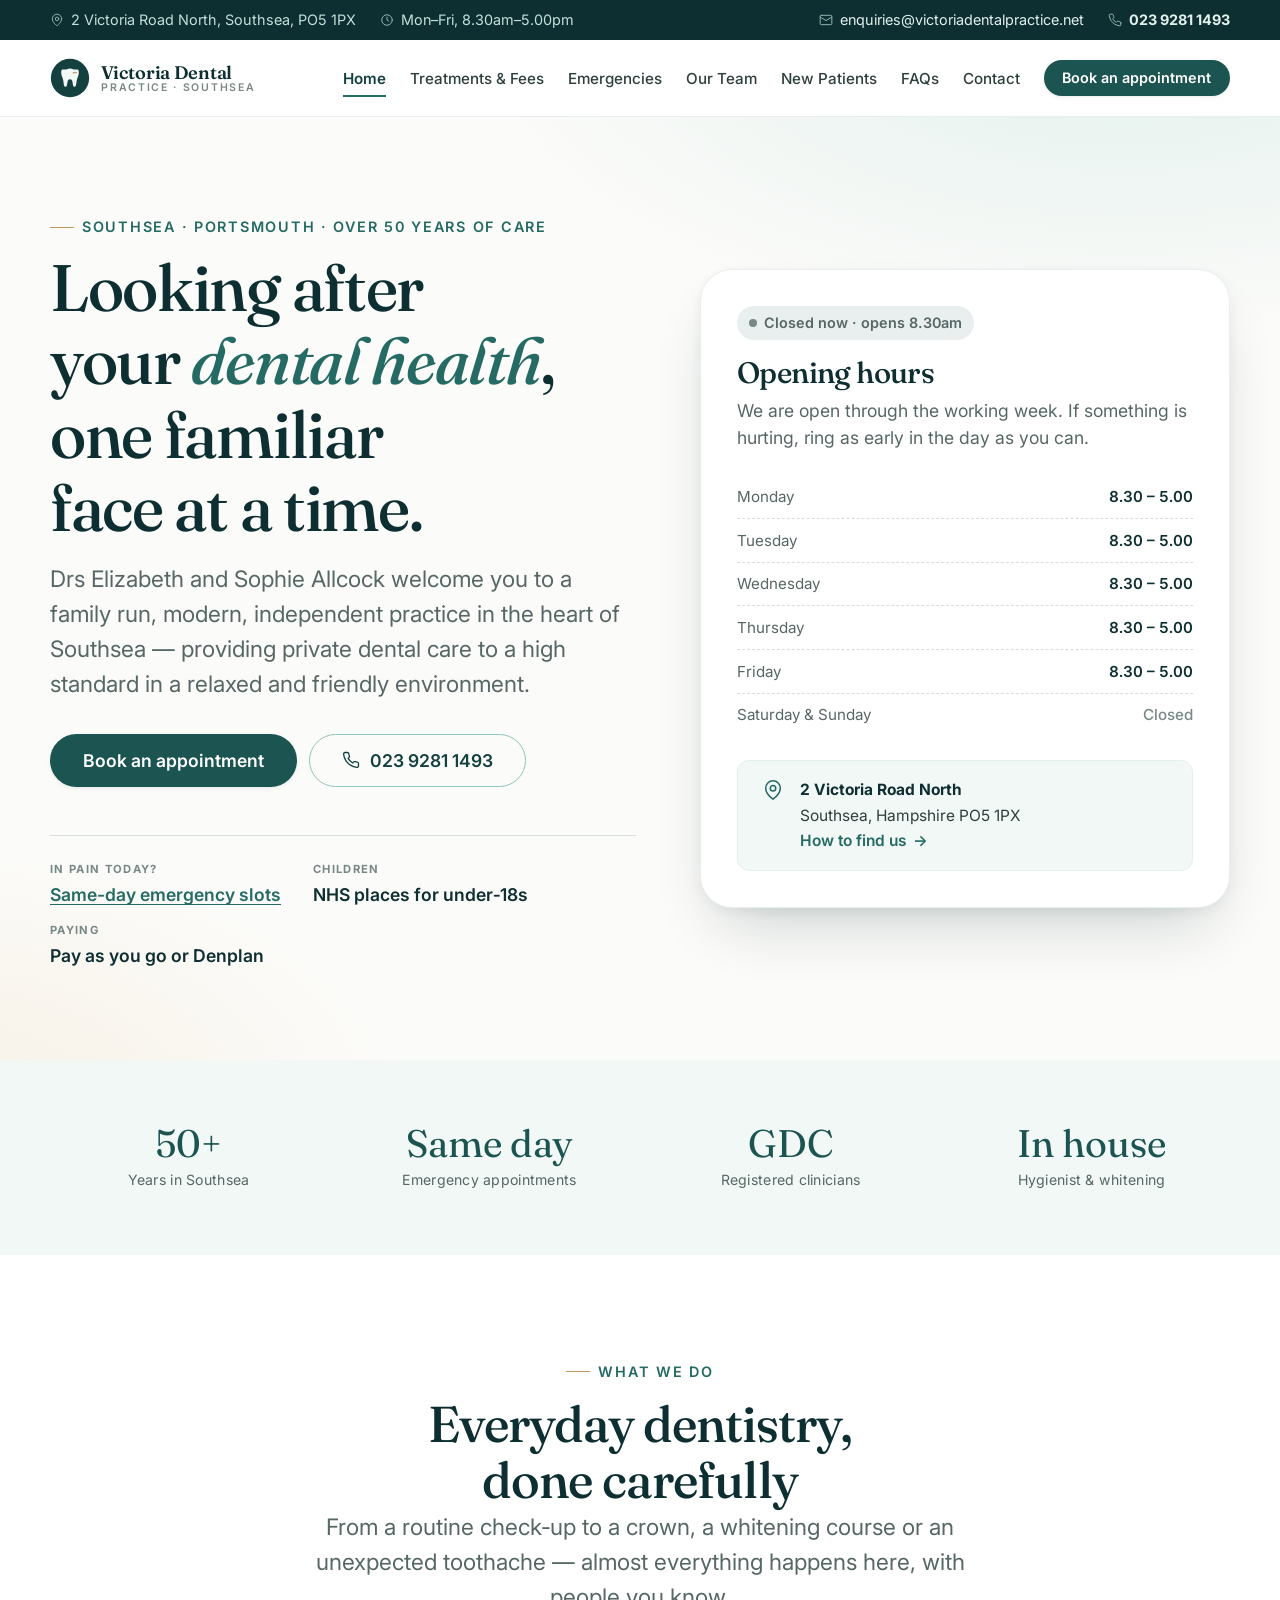
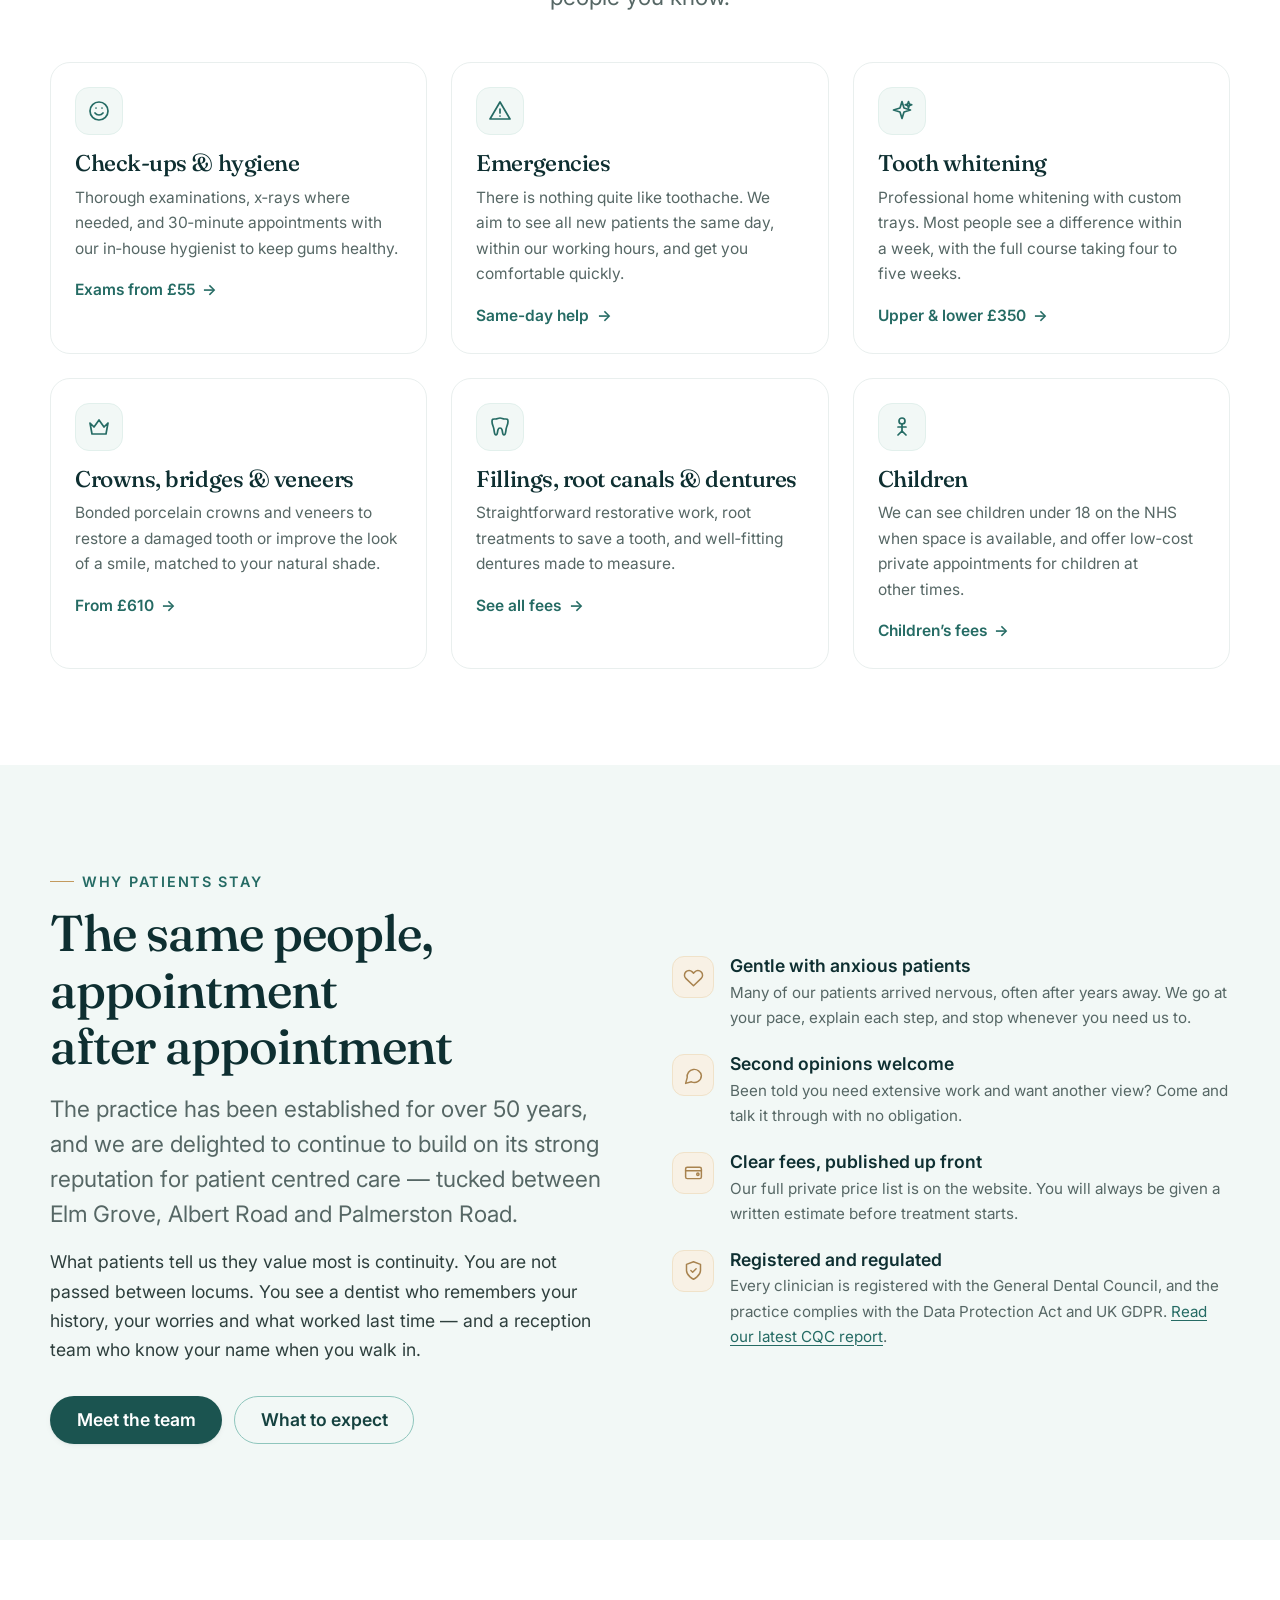
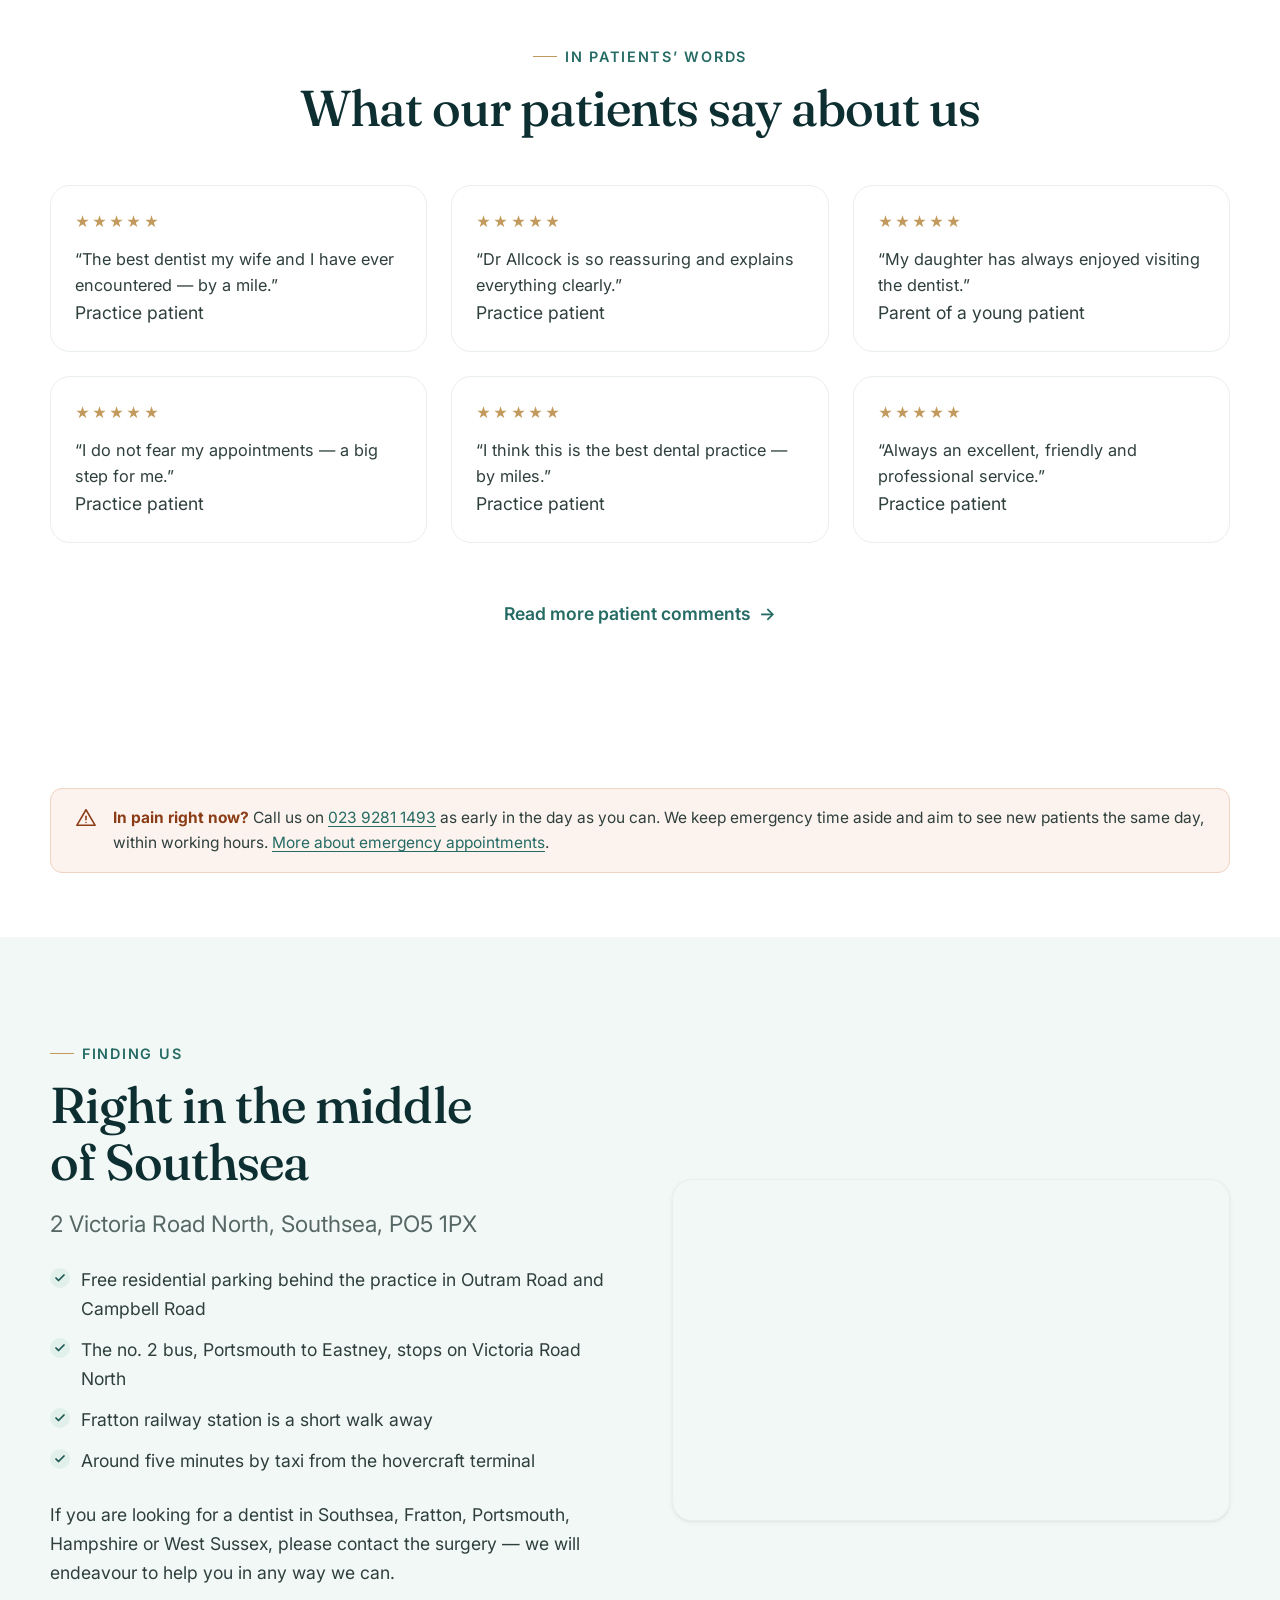
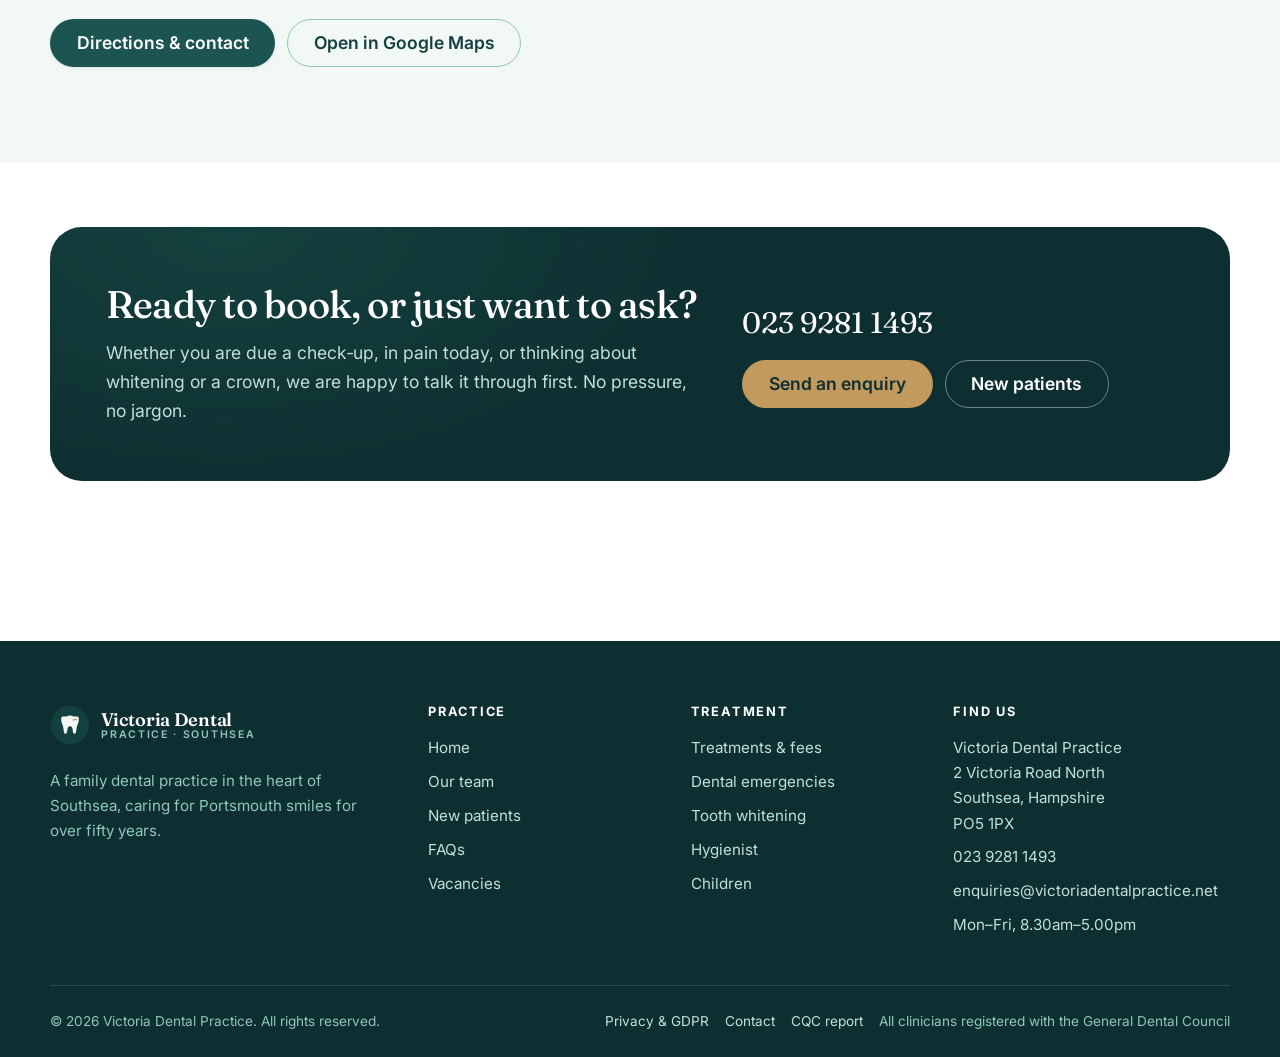
==== commit 02b41a6e: "Accuracy pass: restore CQC link, Denplan Essentials detail, emergency fees, full oral-health advice" ====
--- a/index.html
+++ b/index.html
@@ -56,7 +56,9 @@
     {"@type":"City","name":"Portsmouth"},
     {"@type":"Place","name":"Southsea"},
     {"@type":"Place","name":"Fratton"},
-    {"@type":"Place","name":"Eastney"}
+    {"@type":"Place","name":"Eastney"},
+    {"@type":"Place","name":"Hampshire"},
+    {"@type":"Place","name":"West Sussex"}
   ],
   "availableService": [
     {"@type":"MedicalProcedure","name":"Dental examination"},
@@ -129,9 +131,9 @@
     <div>
       <p class="eyebrow">Southsea &middot; Portsmouth &middot; Over 50 years of care</p>
       <h1 class="hero__title">Looking after your <em>dental health</em>, one familiar face at a time.</h1>
-      <p class="lede hero__lede">A professional, family dental practice in the heart of
-      Southsea &mdash; the same trusted team, year after year, in a relaxed and friendly
-      setting. Nervous patients and second opinions are always welcome.</p>
+      <p class="lede hero__lede">Drs Elizabeth and Sophie Allcock welcome you to a family
+      run, modern, independent practice in the heart of Southsea &mdash; providing private
+      dental care to a high standard in a relaxed and friendly environment.</p>
 
       <div class="btn-row">
         <a class="btn btn--primary btn--lg" href="contact.html#enquiry">Book an appointment</a>
@@ -145,11 +147,11 @@
         </div>
         <div class="hero__meta-item">
           <span class="hero__meta-k">Children</span>
-          <span class="hero__meta-v">NHS places when available</span>
+          <span class="hero__meta-v">NHS places for under&#8209;18s</span>
         </div>
         <div class="hero__meta-item">
-          <span class="hero__meta-k">Payment plans</span>
-          <span class="hero__meta-v">Denplan accepted</span>
+          <span class="hero__meta-k">Paying</span>
+          <span class="hero__meta-v">Pay as you go or Denplan</span>
         </div>
       </div>
     </div>
@@ -157,8 +159,8 @@
     <div class="hero__card reveal" data-delay="120">
       <p class="is-open-pill" data-open-status><span class="dot"></span>Mon&ndash;Fri, 8.30am&ndash;5.00pm</p>
       <h2 class="mt-4">Opening hours</h2>
-      <p class="lede">We are open through the working week, and we keep time aside
-      each day for emergencies.</p>
+      <p class="lede">We are open through the working week. If something is hurting,
+      ring as early in the day as you can.</p>
       <ul class="hours-list">
         <li><span class="day">Monday</span><span class="time">8.30 &ndash; 5.00</span></li>
         <li><span class="day">Tuesday</span><span class="time">8.30 &ndash; 5.00</span></li>
@@ -240,7 +242,7 @@
       <article class="card card--link card--rel reveal" data-delay="140">
         <div class="card__icon"><svg class="" viewBox="0 0 24 24" fill="none" stroke="currentColor" stroke-width="1.7" stroke-linecap="round" stroke-linejoin="round" aria-hidden="true"><circle cx="12" cy="6" r="3"/><path d="M12 9v7"/><path d="m8 20 4-4 4 4"/><path d="M8 12h8"/></svg></div>
         <h3>Children</h3>
-        <p>We are able to see children on the NHS when space is available, and offer
+        <p>We can see children under 18 on the NHS when space is available, and offer
         low&#8209;cost private appointments for children at other times.</p>
         <p class="card__foot"><a class="link-arrow" href="treatments.html#children">Children&rsquo;s fees</a></p>
       </article>
@@ -253,9 +255,9 @@
     <div class="reveal">
       <p class="eyebrow">Why patients stay</p>
       <h2>The same people, appointment after appointment</h2>
-      <p class="lede mt-4">Victoria Dental Practice was established more than fifty years
-      ago and has been part of Southsea life ever since &mdash; tucked between Elm Grove,
-      Albert Road and Palmerston Road.</p>
+      <p class="lede mt-4">The practice has been established for over 50 years, and we are
+      delighted to continue to build on its strong reputation for patient centred care
+      &mdash; tucked between Elm Grove, Albert Road and Palmerston Road.</p>
       <p class="mt-4">What patients tell us they value most is continuity. You are not
       passed between locums. You see a dentist who remembers your history, your worries
       and what worked last time &mdash; and a reception team who know your name when you
@@ -289,7 +291,8 @@
         <div class="feature__icon"><svg class="" viewBox="0 0 24 24" fill="none" stroke="currentColor" stroke-width="1.7" stroke-linecap="round" stroke-linejoin="round" aria-hidden="true"><path d="M12 22s8-4 8-10V5l-8-3-8 3v7c0 6 8 10 8 10z"/><path d="m9 12 2 2 4-4"/></svg></div>
         <div><h3>Registered and regulated</h3>
         <p>Every clinician is registered with the General Dental Council, and the
-        practice complies with the Data Protection Act and UK GDPR.</p></div>
+        practice complies with the Data Protection Act and UK GDPR.
+        <a href="https://www.cqc.org.uk/location/1-6482832611" target="_blank" rel="noopener">Read our latest CQC report</a>.</p></div>
       </div>
     </div>
   </div>
@@ -367,6 +370,9 @@
         <li>Fratton railway station is a short walk away</li>
         <li>Around five minutes by taxi from the hovercraft terminal</li>
       </ul>
+      <p class="mt-5">If you are looking for a dentist in Southsea, Fratton, Portsmouth,
+      Hampshire or West Sussex, please contact the surgery &mdash; we will endeavour to
+      help you in any way we can.</p>
       <div class="btn-row mt-6">
         <a class="btn btn--primary" href="contact.html">Directions &amp; contact</a>
         <a class="btn btn--ghost" target="_blank" rel="noopener"
@@ -461,6 +467,7 @@
       <ul>
         <li><a href="privacy.html">Privacy &amp; GDPR</a></li>
         <li><a href="contact.html">Contact</a></li>
+        <li><a href="https://www.cqc.org.uk/location/1-6482832611" target="_blank" rel="noopener">CQC report</a></li>
         <li>All clinicians registered with the General Dental Council</li>
       </ul>
     </div>
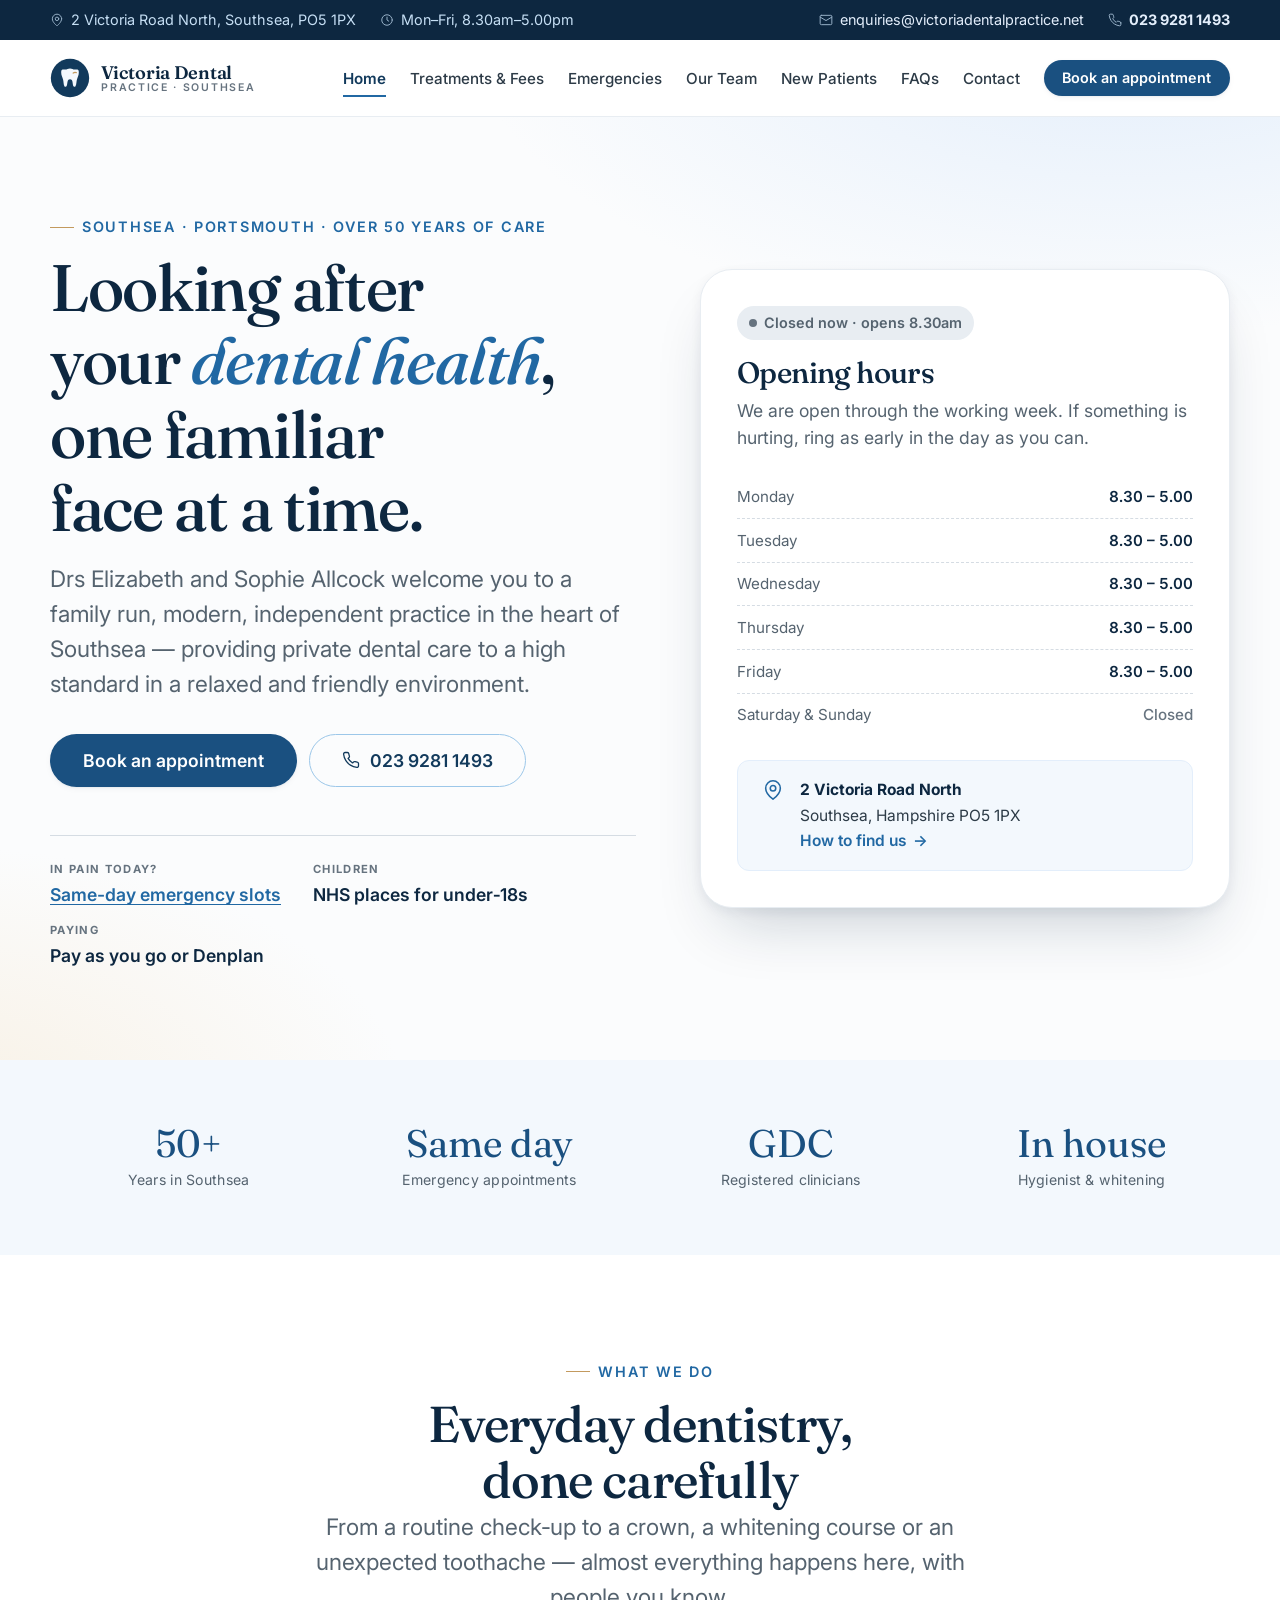
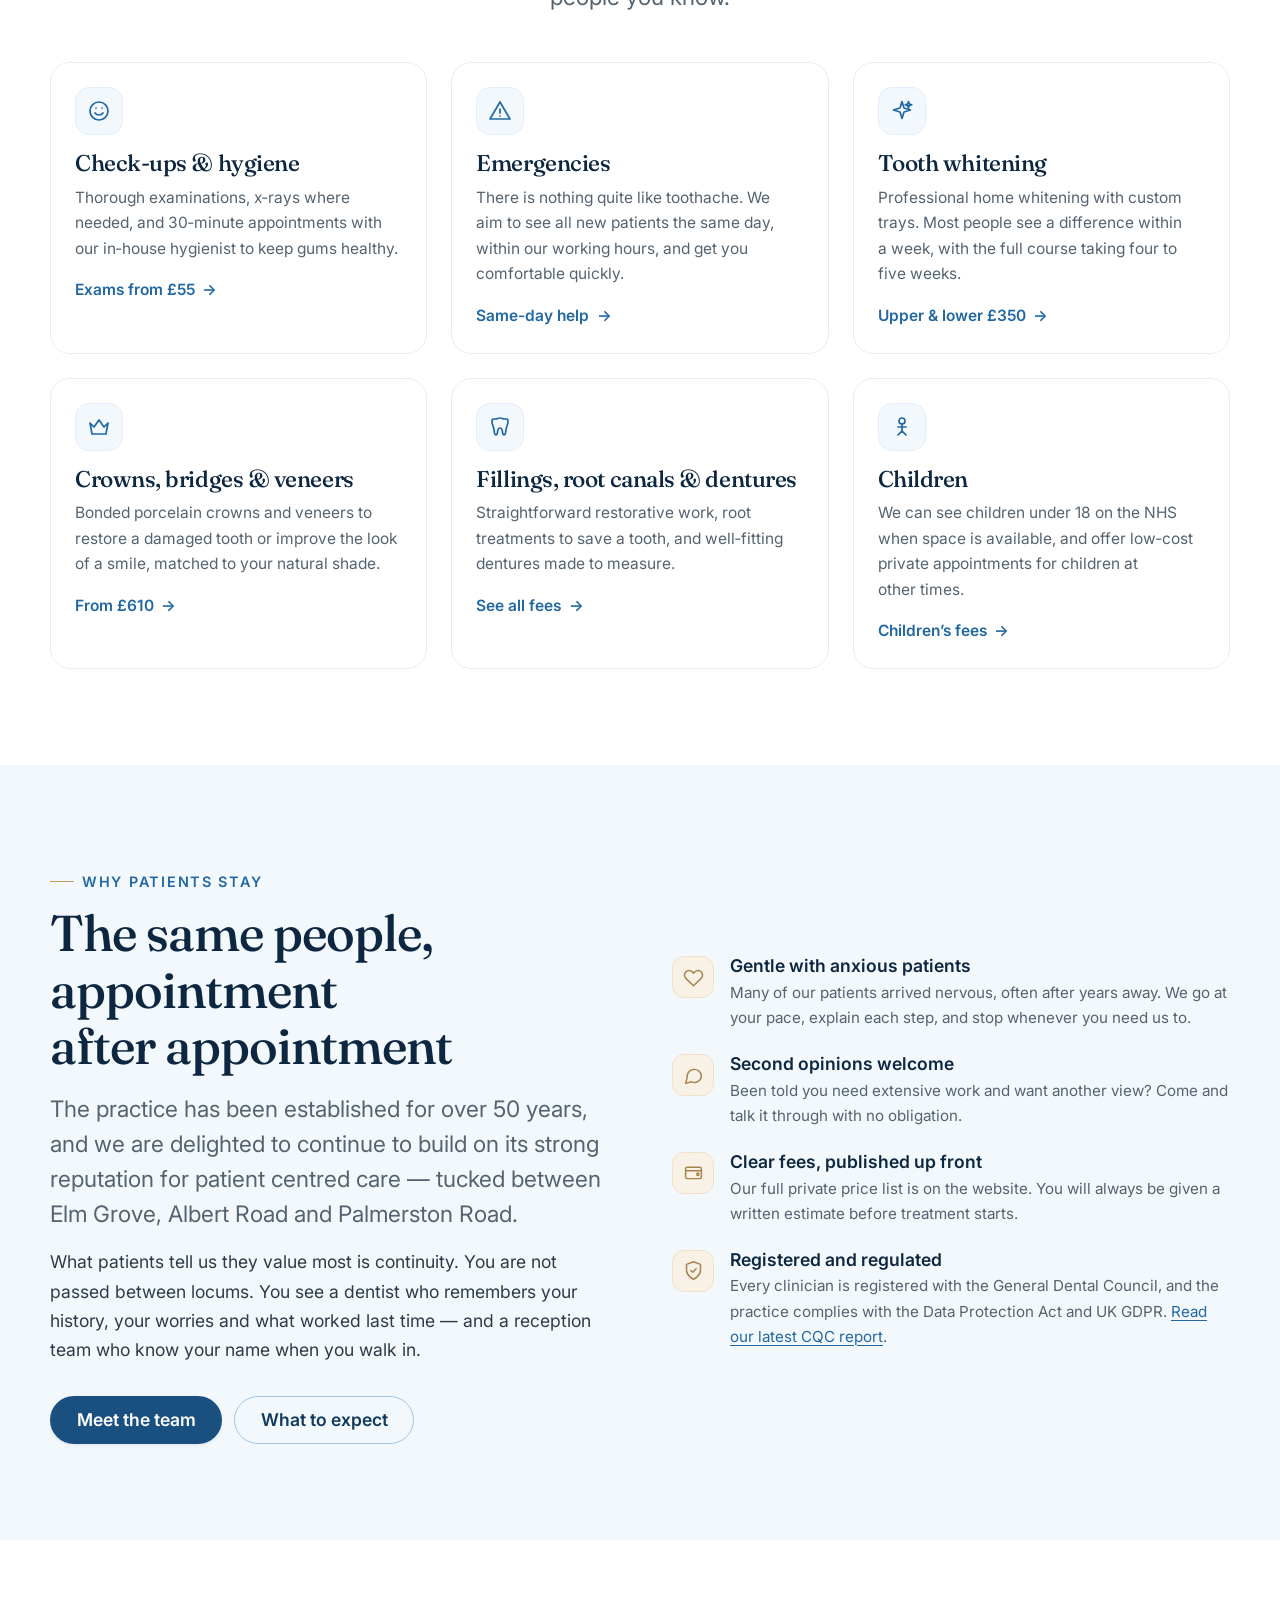
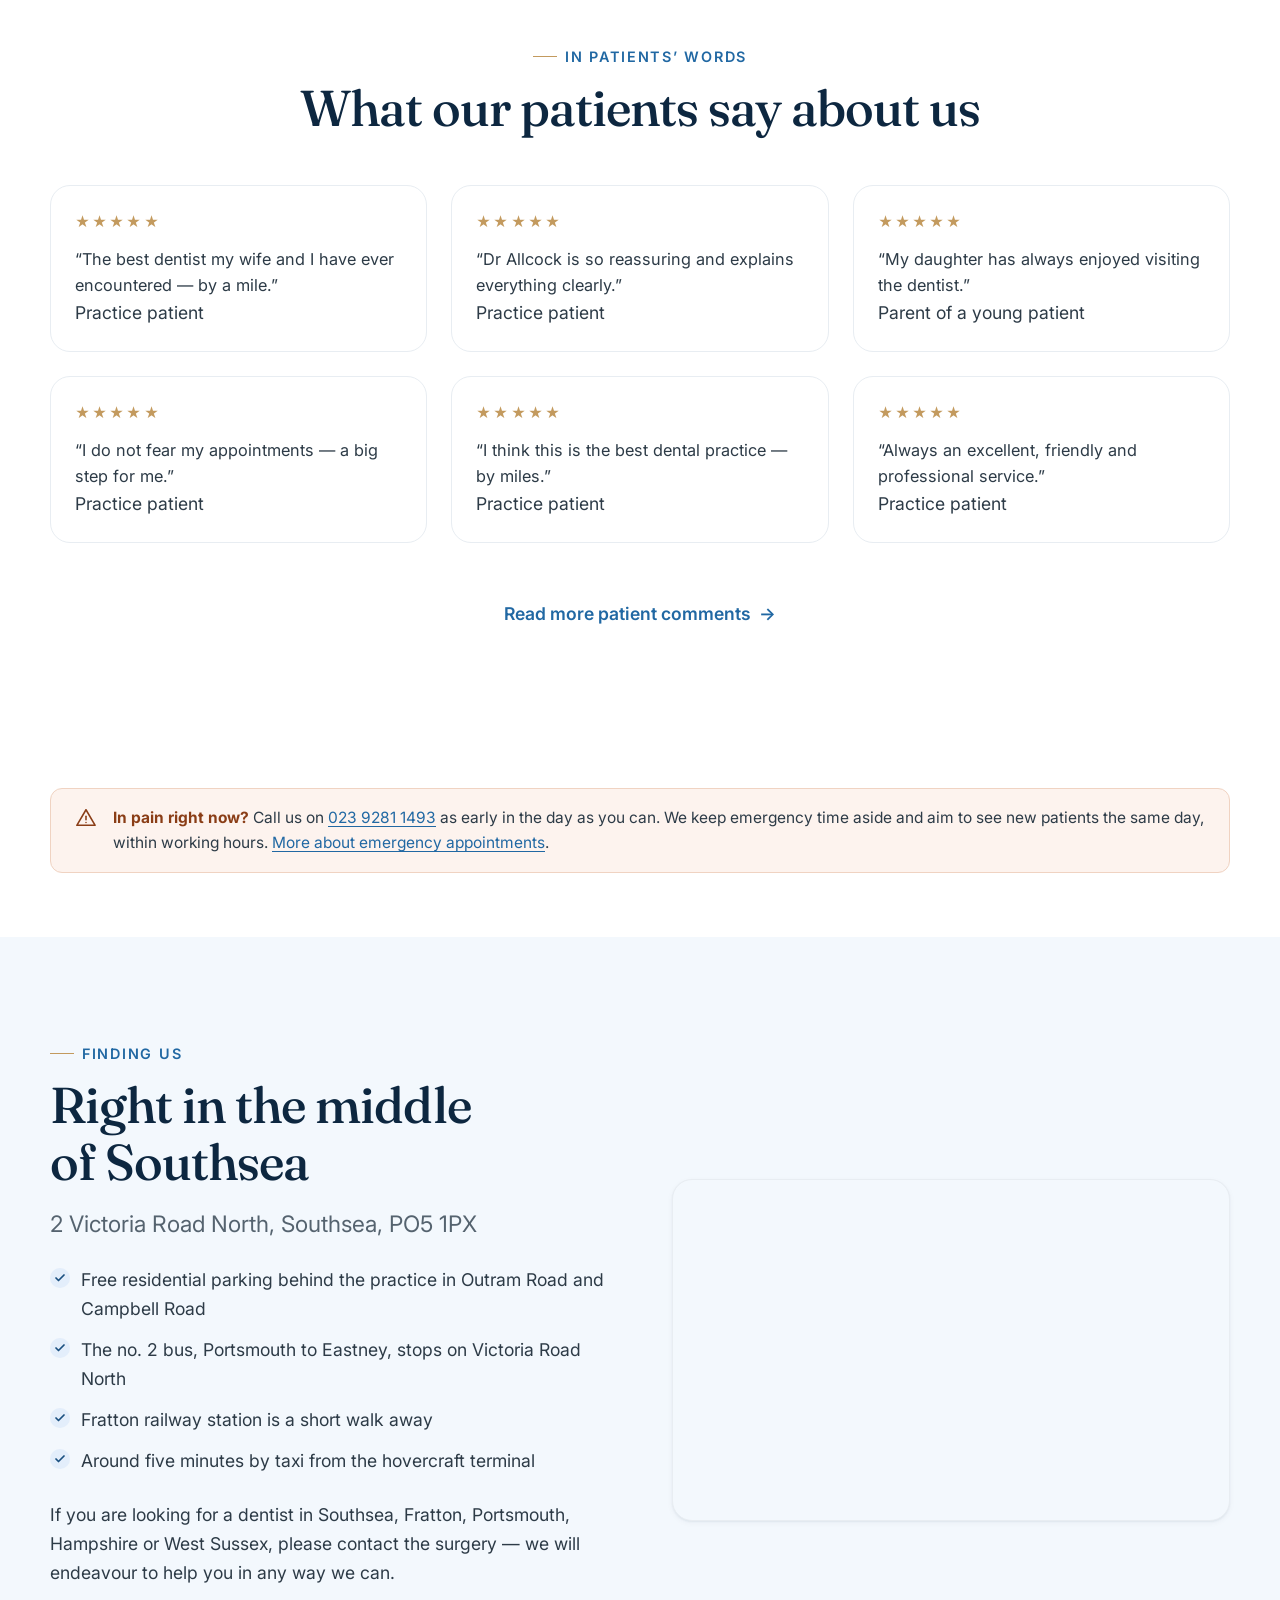
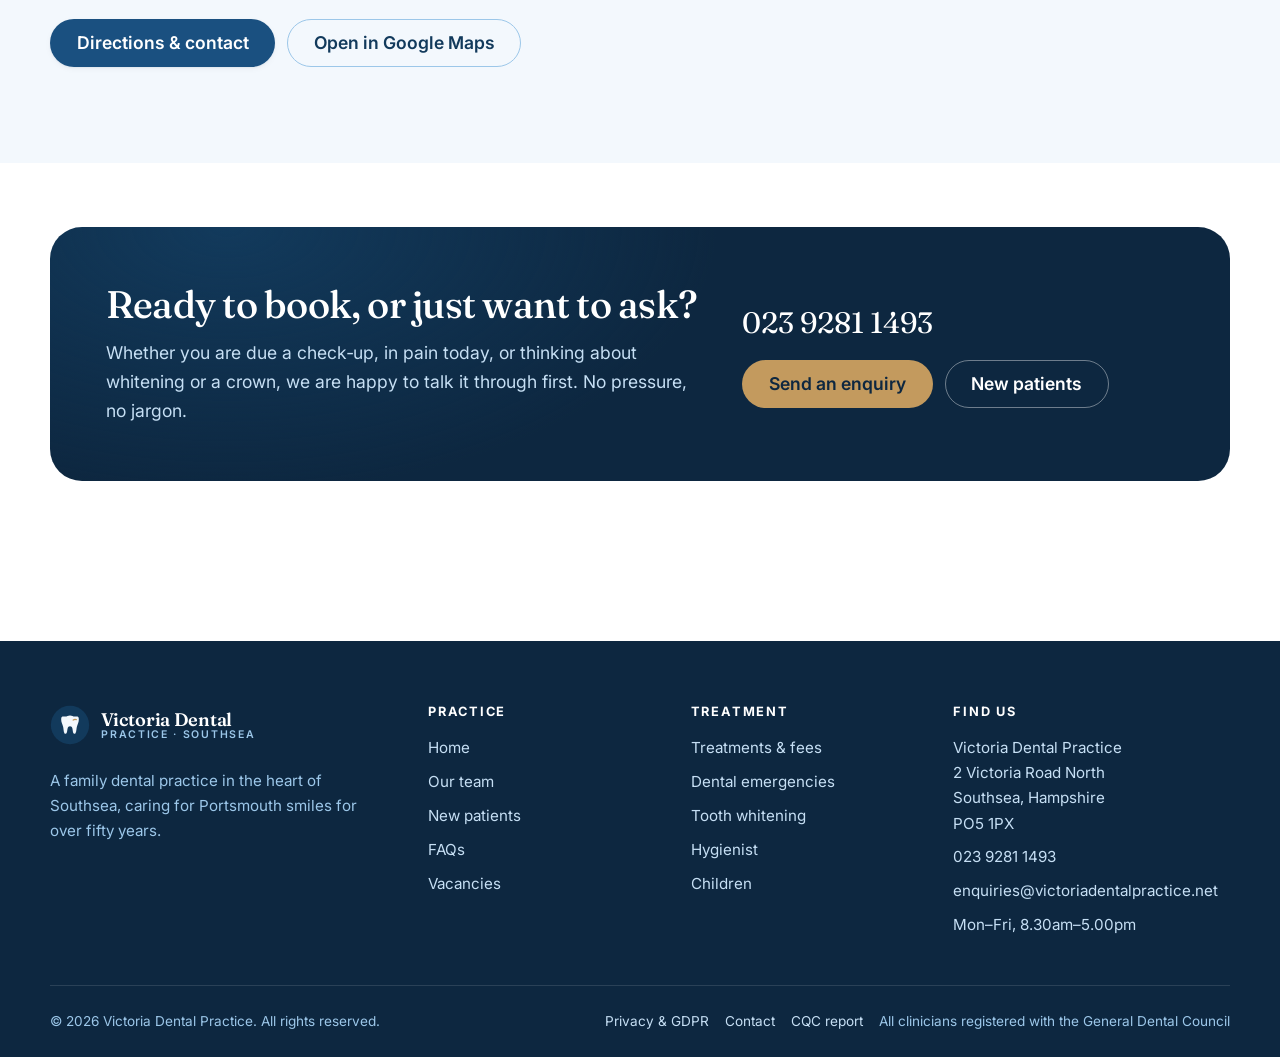
==== commit eeaa509f: "Change palette from green to light blue" ====
--- a/index.html
+++ b/index.html
@@ -6,7 +6,7 @@
 <title>Dentist in Southsea, Portsmouth | Victoria Dental Practice</title>
 <meta name="description" content="Private family dentist in Southsea, Portsmouth. Established over 50 years. Same-day emergency appointments, hygienist, whitening, crowns and Denplan. Call 023 9281 1493.">
 <link rel="canonical" href="https://www.victoriadentalpractice.net/">
-<meta name="theme-color" content="#14413f">
+<meta name="theme-color" content="#123a5c">
 <meta name="robots" content="index, follow, max-image-preview:large">
 
 <meta property="og:type" content="website">
@@ -93,8 +93,8 @@
   <div class="wrap site-header__inner">
     <a class="brand" href="index.html">
       <svg class="brand__mark" viewBox="0 0 48 48" role="img" aria-label="">
-  <circle cx="24" cy="24" r="23" fill="#14413f"/>
-  <path d="M24 12.5c-2.6 0-3.3 1.3-6 1.3-2.6 0-4.6-.7-4.6 3.2 0 3.9 1.6 5.6 2.4 9.4.7 3.1.5 8.2 2.9 8.2 2.1 0 1.8-4.4 2.6-6.9.4-1.3 1-2.2 2.7-2.2s2.3.9 2.7 2.2c.8 2.5.5 6.9 2.6 6.9 2.4 0 2.2-5.1 2.9-8.2.8-3.8 2.4-5.5 2.4-9.4 0-3.9-2-3.2-4.6-3.2-2.7 0-3.4-1.3-6-1.3z" fill="#f2f8f6"/>
+  <circle cx="24" cy="24" r="23" fill="#123a5c"/>
+  <path d="M24 12.5c-2.6 0-3.3 1.3-6 1.3-2.6 0-4.6-.7-4.6 3.2 0 3.9 1.6 5.6 2.4 9.4.7 3.1.5 8.2 2.9 8.2 2.1 0 1.8-4.4 2.6-6.9.4-1.3 1-2.2 2.7-2.2s2.3.9 2.7 2.2c.8 2.5.5 6.9 2.6 6.9 2.4 0 2.2-5.1 2.9-8.2.8-3.8 2.4-5.5 2.4-9.4 0-3.9-2-3.2-4.6-3.2-2.7 0-3.4-1.3-6-1.3z" fill="#f3f8fd"/>
   <path d="M31.5 17.6c-1.3-.5-2.6-.3-3.6.4" stroke="#c39a5e" stroke-width="1.6" stroke-linecap="round" fill="none"/>
 </svg>
       <span class="brand__text">
@@ -416,8 +416,8 @@
       <div class="footer__brand">
         <a class="brand" href="index.html">
           <svg class="brand__mark" viewBox="0 0 48 48" role="img" aria-label="">
-  <circle cx="24" cy="24" r="23" fill="#14413f"/>
-  <path d="M24 12.5c-2.6 0-3.3 1.3-6 1.3-2.6 0-4.6-.7-4.6 3.2 0 3.9 1.6 5.6 2.4 9.4.7 3.1.5 8.2 2.9 8.2 2.1 0 1.8-4.4 2.6-6.9.4-1.3 1-2.2 2.7-2.2s2.3.9 2.7 2.2c.8 2.5.5 6.9 2.6 6.9 2.4 0 2.2-5.1 2.9-8.2.8-3.8 2.4-5.5 2.4-9.4 0-3.9-2-3.2-4.6-3.2-2.7 0-3.4-1.3-6-1.3z" fill="#f2f8f6"/>
+  <circle cx="24" cy="24" r="23" fill="#123a5c"/>
+  <path d="M24 12.5c-2.6 0-3.3 1.3-6 1.3-2.6 0-4.6-.7-4.6 3.2 0 3.9 1.6 5.6 2.4 9.4.7 3.1.5 8.2 2.9 8.2 2.1 0 1.8-4.4 2.6-6.9.4-1.3 1-2.2 2.7-2.2s2.3.9 2.7 2.2c.8 2.5.5 6.9 2.6 6.9 2.4 0 2.2-5.1 2.9-8.2.8-3.8 2.4-5.5 2.4-9.4 0-3.9-2-3.2-4.6-3.2-2.7 0-3.4-1.3-6-1.3z" fill="#f3f8fd"/>
   <path d="M31.5 17.6c-1.3-.5-2.6-.3-3.6.4" stroke="#c39a5e" stroke-width="1.6" stroke-linecap="round" fill="none"/>
 </svg>
           <span class="brand__text">
--- a/style.css
+++ b/style.css
@@ -7,17 +7,17 @@
    1. Tokens
    -------------------------------------------------------------------------- */
 :root {
-  /* Brand — deep teal + warm sand */
-  --teal-900: #0e2f31;
-  --teal-800: #14413f;
-  --teal-700: #1b5450;
-  --teal-600: #256b64;
-  --teal-500: #33867c;
-  --teal-400: #5aa89d;
-  --teal-300: #8fc6bd;
-  --teal-200: #c2e0da;
-  --teal-100: #e2f0ec;
-  --teal-050: #f2f8f6;
+  /* Brand — light clinical blue + warm sand */
+  --blue-900: #0d2740;
+  --blue-800: #123a5c;
+  --blue-700: #1a5080;
+  --blue-600: #2168a3;
+  --blue-500: #3b87c4;
+  --blue-400: #6aa9db;
+  --blue-300: #9cc7e9;
+  --blue-200: #c6dff4;
+  --blue-100: #e3eefb;
+  --blue-050: #f3f8fd;
 
   --sand-600: #a8834f;
   --sand-500: #c39a5e;
@@ -25,15 +25,15 @@
   --sand-200: #f0e2c9;
   --sand-100: #f8f1e5;
 
-  --ink-900: #12201f;
-  --ink-700: #2e3f3d;
-  --ink-500: #566765;
-  --ink-400: #778886;
-  --ink-300: #a8b5b3;
-  --ink-200: #d6dedc;
-  --ink-100: #e9efee;
+  --ink-900: #111c26;
+  --ink-700: #2d3b47;
+  --ink-500: #55636f;
+  --ink-400: #66737f;
+  --ink-300: #a6b1bb;
+  --ink-200: #d5dce3;
+  --ink-100: #e8edf2;
   --paper:   #ffffff;
-  --paper-2: #fbfbf9;
+  --paper-2: #fbfcfd;
 
   --alert-bg: #fdf3ee;
   --alert-fg: #8a3d16;
@@ -66,12 +66,12 @@
   --radius-lg: 20px;
   --radius-xl: 32px;
 
-  --shadow-sm: 0 1px 2px rgba(14, 47, 49, 0.06),
-               0 2px 6px rgba(14, 47, 49, 0.04);
-  --shadow: 0 2px 6px rgba(14, 47, 49, 0.05),
-            0 12px 28px -12px rgba(14, 47, 49, 0.16);
-  --shadow-lg: 0 4px 12px rgba(14, 47, 49, 0.06),
-               0 32px 64px -24px rgba(14, 47, 49, 0.24);
+  --shadow-sm: 0 1px 2px rgba(13, 39, 64, 0.06),
+               0 2px 6px rgba(13, 39, 64, 0.04);
+  --shadow: 0 2px 6px rgba(13, 39, 64, 0.05),
+            0 12px 28px -12px rgba(13, 39, 64, 0.16);
+  --shadow-lg: 0 4px 12px rgba(13, 39, 64, 0.06),
+               0 32px 64px -24px rgba(13, 39, 64, 0.24);
 
   --ease: cubic-bezier(0.22, 1, 0.36, 1);
   --header-h: 76px;
@@ -117,7 +117,7 @@
   font-weight: 500;
   line-height: 1.12;
   letter-spacing: -0.02em;
-  color: var(--teal-900);
+  color: var(--blue-900);
   text-wrap: balance;
 }
 h1 { font-size: var(--step-5); }
@@ -126,16 +126,16 @@
 h4 { font-size: var(--step-1); }
 p  { text-wrap: pretty; }
 
-a { color: var(--teal-600); text-decoration-thickness: 1px; text-underline-offset: 3px; }
-a:hover { color: var(--teal-800); }
+a { color: var(--blue-600); text-decoration-thickness: 1px; text-underline-offset: 3px; }
+a:hover { color: var(--blue-800); }
 
 :focus-visible {
-  outline: 3px solid var(--teal-500);
+  outline: 3px solid var(--blue-500);
   outline-offset: 3px;
   border-radius: 3px;
 }
 
-::selection { background: var(--teal-200); color: var(--teal-900); }
+::selection { background: var(--blue-200); color: var(--blue-900); }
 
 /* --------------------------------------------------------------------------
    3. Layout helpers
@@ -146,14 +146,14 @@
 
 .section { padding-block: var(--sp-9); }
 .section--tight { padding-block: var(--sp-8); }
-.section--tint { background: var(--teal-050); }
+.section--tint { background: var(--blue-050); }
 .section--sand { background: var(--sand-100); }
-.section--dark { background: var(--teal-900); color: var(--teal-100); }
+.section--dark { background: var(--blue-900); color: var(--blue-100); }
 .section--dark h2, .section--dark h3 { color: #fff; }
 
 .skip-link {
   position: absolute; left: -9999px; top: 0; z-index: 200;
-  background: var(--teal-900); color: #fff;
+  background: var(--blue-900); color: #fff;
   padding: 0.75rem 1.25rem; border-radius: 0 0 var(--radius) 0;
 }
 .skip-link:focus { left: 0; }
@@ -162,7 +162,7 @@
   display: inline-flex; align-items: center; gap: 0.5rem;
   font-size: var(--step--1); font-weight: 600;
   letter-spacing: 0.12em; text-transform: uppercase;
-  color: var(--teal-600); margin-bottom: var(--sp-3);
+  color: var(--blue-600); margin-bottom: var(--sp-3);
 }
 .eyebrow::before {
   content: ""; width: 24px; height: 1px; background: var(--sand-500);
@@ -170,7 +170,7 @@
 .section--dark .eyebrow { color: var(--sand-400); }
 
 .lede { font-size: var(--step-1); line-height: 1.55; color: var(--ink-500); }
-.section--dark .lede { color: var(--teal-200); }
+.section--dark .lede { color: var(--blue-200); }
 
 .section-head { max-width: 680px; margin-bottom: var(--sp-7); }
 .section-head.center { margin-inline: auto; text-align: center; }
@@ -192,17 +192,17 @@
 .btn:hover { transform: translateY(-2px); }
 .btn:active { transform: translateY(0); }
 
-.btn--primary { background: var(--teal-700); color: #fff; box-shadow: var(--shadow-sm); }
-.btn--primary:hover { background: var(--teal-800); color: #fff; box-shadow: var(--shadow); }
-
-.btn--ghost { border-color: var(--teal-300); color: var(--teal-800); background: transparent; }
-.btn--ghost:hover { border-color: var(--teal-700); background: var(--teal-050); color: var(--teal-900); }
-
-.btn--sand { background: var(--sand-500); color: var(--teal-900); }
-.btn--sand:hover { background: var(--sand-400); color: var(--teal-900); }
-
-.btn--light { background: #fff; color: var(--teal-800); }
-.btn--light:hover { background: var(--teal-050); color: var(--teal-900); }
+.btn--primary { background: var(--blue-700); color: #fff; box-shadow: var(--shadow-sm); }
+.btn--primary:hover { background: var(--blue-800); color: #fff; box-shadow: var(--shadow); }
+
+.btn--ghost { border-color: var(--blue-300); color: var(--blue-800); background: transparent; }
+.btn--ghost:hover { border-color: var(--blue-700); background: var(--blue-050); color: var(--blue-900); }
+
+.btn--sand { background: var(--sand-500); color: var(--blue-900); }
+.btn--sand:hover { background: var(--sand-400); color: var(--blue-900); }
+
+.btn--light { background: #fff; color: var(--blue-800); }
+.btn--light:hover { background: var(--blue-050); color: var(--blue-900); }
 
 .btn--outline-light { border-color: rgba(255,255,255,0.4); color: #fff; }
 .btn--outline-light:hover { border-color: #fff; background: rgba(255,255,255,0.08); color: #fff; }
@@ -226,7 +226,7 @@
    5. Header
    -------------------------------------------------------------------------- */
 .topbar {
-  background: var(--teal-900); color: var(--teal-200);
+  background: var(--blue-900); color: var(--blue-200);
   font-size: var(--step--1);
 }
 .topbar__inner {
@@ -234,7 +234,7 @@
   justify-content: space-between; gap: var(--sp-3);
   min-height: 40px; padding-block: 0.4rem;
 }
-.topbar a { color: var(--teal-100); text-decoration: none; }
+.topbar a { color: var(--blue-100); text-decoration: none; }
 .topbar a:hover { color: #fff; text-decoration: underline; }
 .topbar__list { display: flex; flex-wrap: wrap; gap: var(--sp-5); list-style: none; padding: 0; }
 .topbar__item { display: inline-flex; align-items: center; gap: 0.45rem; }
@@ -260,7 +260,7 @@
 .brand__text { display: flex; flex-direction: column; line-height: 1.05; }
 .brand__name {
   font-family: var(--font-display); font-size: 1.14rem; font-weight: 600;
-  color: var(--teal-900); letter-spacing: -0.015em;
+  color: var(--blue-900); letter-spacing: -0.015em;
 }
 .brand__sub {
   font-size: 0.66rem; letter-spacing: 0.16em; text-transform: uppercase;
@@ -275,17 +275,17 @@
 }
 .nav__link::after {
   content: ""; position: absolute; left: 0; right: 0; bottom: -2px; height: 2px;
-  background: var(--teal-600); transform: scaleX(0); transform-origin: left;
+  background: var(--blue-600); transform: scaleX(0); transform-origin: left;
   transition: transform 0.25s var(--ease);
 }
-.nav__link:hover { color: var(--teal-800); }
+.nav__link:hover { color: var(--blue-800); }
 .nav__link:hover::after { transform: scaleX(1); }
-.nav__link[aria-current="page"] { color: var(--teal-800); font-weight: 600; }
+.nav__link[aria-current="page"] { color: var(--blue-800); font-weight: 600; }
 .nav__link[aria-current="page"]::after { transform: scaleX(1); }
 
 .nav-toggle {
   display: none; width: 44px; height: 44px; border-radius: var(--radius-sm);
-  align-items: center; justify-content: center; color: var(--teal-900);
+  align-items: center; justify-content: center; color: var(--blue-900);
 }
 .nav-toggle svg { width: 24px; height: 24px; }
 .nav-toggle .icon-close { display: none; }
@@ -320,7 +320,7 @@
 .hero {
   position: relative; overflow: hidden;
   background:
-    radial-gradient(1100px 520px at 88% -10%, var(--teal-100) 0%, transparent 60%),
+    radial-gradient(1100px 520px at 88% -10%, var(--blue-100) 0%, transparent 60%),
     radial-gradient(760px 420px at -5% 105%, var(--sand-100) 0%, transparent 62%),
     var(--paper-2);
   padding-block: clamp(3.5rem, 7vw, 6.5rem);
@@ -333,7 +333,7 @@
 
 .hero__title { margin-bottom: var(--sp-4); }
 .hero__title em {
-  font-style: italic; color: var(--teal-600);
+  font-style: italic; color: var(--blue-600);
 }
 .hero__lede { max-width: 52ch; margin-bottom: var(--sp-6); }
 .hero__meta {
@@ -346,7 +346,7 @@
   font-size: 0.7rem; letter-spacing: 0.12em; text-transform: uppercase;
   color: var(--ink-400); font-weight: 700;
 }
-.hero__meta-v { font-weight: 600; color: var(--teal-900); }
+.hero__meta-v { font-weight: 600; color: var(--blue-900); }
 
 .hero__card {
   position: relative; background: #fff; border-radius: var(--radius-xl);
@@ -364,16 +364,16 @@
 }
 .hours-list li:last-child { border-bottom: 0; }
 .hours-list dt, .hours-list .day { color: var(--ink-500); }
-.hours-list .time { font-weight: 600; color: var(--teal-900); font-variant-numeric: tabular-nums; }
+.hours-list .time { font-weight: 600; color: var(--blue-900); font-variant-numeric: tabular-nums; }
 .hours-list .time--closed { color: var(--ink-400); font-weight: 500; }
 
 .is-open-pill {
   display: inline-flex; align-items: center; gap: 0.45rem;
   font-size: var(--step--1); font-weight: 600;
   padding: 0.3rem 0.75rem; border-radius: 999px;
-  background: var(--teal-100); color: var(--teal-800);
-}
-.is-open-pill .dot { width: 8px; height: 8px; border-radius: 50%; background: var(--teal-500); }
+  background: var(--blue-100); color: var(--blue-800);
+}
+.is-open-pill .dot { width: 8px; height: 8px; border-radius: 50%; background: var(--blue-500); }
 .is-open-pill.is-closed { background: var(--ink-100); color: var(--ink-500); }
 .is-open-pill.is-closed .dot { background: var(--ink-400); }
 
@@ -382,7 +382,7 @@
    -------------------------------------------------------------------------- */
 .page-head {
   background:
-    radial-gradient(900px 400px at 85% -20%, var(--teal-100) 0%, transparent 65%),
+    radial-gradient(900px 400px at 85% -20%, var(--blue-100) 0%, transparent 65%),
     var(--paper-2);
   padding-block: clamp(2.75rem, 6vw, 4.5rem);
   border-bottom: 1px solid var(--ink-100);
@@ -394,7 +394,7 @@
 .breadcrumb ol { display: flex; flex-wrap: wrap; gap: 0.5rem; list-style: none; padding: 0; }
 .breadcrumb li:not(:last-child)::after { content: "/"; margin-left: 0.5rem; color: var(--ink-300); }
 .breadcrumb a { color: var(--ink-500); text-decoration: none; }
-.breadcrumb a:hover { color: var(--teal-700); text-decoration: underline; }
+.breadcrumb a:hover { color: var(--blue-700); text-decoration: underline; }
 
 /* --------------------------------------------------------------------------
    8. Cards & grids
@@ -414,15 +414,15 @@
 }
 .card--link:hover {
   transform: translateY(-4px); box-shadow: var(--shadow);
-  border-color: var(--teal-200);
+  border-color: var(--blue-200);
 }
 .card h3 { font-size: var(--step-1); margin-bottom: var(--sp-2); }
 .card p { color: var(--ink-500); font-size: 0.97rem; }
 .card__icon {
   width: 48px; height: 48px; border-radius: 14px;
   display: grid; place-items: center; margin-bottom: var(--sp-4);
-  background: var(--teal-050); color: var(--teal-600);
-  border: 1px solid var(--teal-100);
+  background: var(--blue-050); color: var(--blue-600);
+  border: 1px solid var(--blue-100);
 }
 .card__icon svg { width: 24px; height: 24px; }
 .card__foot { margin-top: var(--sp-4); font-size: 0.93rem; }
@@ -449,11 +449,11 @@
 .notice {
   display: flex; gap: var(--sp-4); align-items: flex-start;
   padding: var(--sp-4) var(--sp-5); border-radius: var(--radius);
-  background: var(--teal-050); border: 1px solid var(--teal-100);
+  background: var(--blue-050); border: 1px solid var(--blue-100);
   font-size: 0.97rem;
 }
-.notice svg { flex: none; width: 22px; height: 22px; color: var(--teal-600); margin-top: 2px; }
-.notice strong { color: var(--teal-900); }
+.notice svg { flex: none; width: 22px; height: 22px; color: var(--blue-600); margin-top: 2px; }
+.notice strong { color: var(--blue-900); }
 .notice--urgent { background: var(--alert-bg); border-color: var(--alert-br); }
 .notice--urgent svg { color: var(--alert-fg); }
 .notice--urgent strong { color: var(--alert-fg); }
@@ -464,7 +464,7 @@
 .fees-group { margin-bottom: var(--sp-7); }
 .fees-group h3 {
   font-size: var(--step-1); padding-bottom: var(--sp-3);
-  border-bottom: 2px solid var(--teal-200); margin-bottom: var(--sp-2);
+  border-bottom: 2px solid var(--blue-200); margin-bottom: var(--sp-2);
 }
 .fees-table { width: 100%; border-collapse: collapse; }
 .fees-table caption { text-align: left; color: var(--ink-500); font-size: 0.95rem;
@@ -472,12 +472,12 @@
 .fees-table th, .fees-table td { text-align: left; padding: 0.85rem 0.5rem; }
 .fees-table th { font-weight: 500; color: var(--ink-700); }
 .fees-table td.price {
-  text-align: right; font-weight: 600; color: var(--teal-800);
+  text-align: right; font-weight: 600; color: var(--blue-800);
   font-variant-numeric: tabular-nums; white-space: nowrap;
 }
 .fees-table tbody tr { border-bottom: 1px solid var(--ink-100); }
 .fees-table tbody tr:last-child { border-bottom: 0; }
-.fees-table tbody tr:hover { background: var(--teal-050); }
+.fees-table tbody tr:hover { background: var(--blue-050); }
 .fees-table .note { display: block; font-size: 0.86rem; color: var(--ink-400); }
 
 /* --------------------------------------------------------------------------
@@ -491,22 +491,22 @@
 .person:hover { transform: translateY(-4px); box-shadow: var(--shadow); }
 .person__avatar {
   aspect-ratio: 4 / 3; display: grid; place-items: center;
-  background: linear-gradient(150deg, var(--teal-100), var(--teal-050) 60%, var(--sand-100));
-  color: var(--teal-600);
+  background: linear-gradient(150deg, var(--blue-100), var(--blue-050) 60%, var(--sand-100));
+  color: var(--blue-600);
 }
 .person__initials {
   font-family: var(--font-display); font-size: 2.4rem; font-weight: 500;
-  letter-spacing: 0.02em; color: var(--teal-700);
+  letter-spacing: 0.02em; color: var(--blue-700);
 }
 .person__body { padding: var(--sp-5); }
 .person__name { font-size: var(--step-1); margin-bottom: 0.15rem; }
-.person__role { font-size: 0.9rem; font-weight: 600; color: var(--teal-600);
+.person__role { font-size: 0.9rem; font-weight: 600; color: var(--blue-600);
                 letter-spacing: 0.06em; text-transform: uppercase; margin-bottom: var(--sp-3); }
 .person__quals { font-size: 0.95rem; color: var(--ink-500); }
 .person__gdc {
   display: inline-block; margin-top: var(--sp-3);
   font-size: 0.8rem; padding: 0.2rem 0.6rem; border-radius: 999px;
-  background: var(--teal-050); color: var(--teal-700); border: 1px solid var(--teal-100);
+  background: var(--blue-050); color: var(--blue-700); border: 1px solid var(--blue-100);
   font-variant-numeric: tabular-nums;
 }
 
@@ -536,17 +536,17 @@
 .accordion summary {
   display: flex; align-items: center; justify-content: space-between; gap: var(--sp-4);
   padding: 1.15rem 0.25rem; cursor: pointer; list-style: none;
-  font-weight: 600; color: var(--teal-900); font-size: 1.05rem;
+  font-weight: 600; color: var(--blue-900); font-size: 1.05rem;
 }
 .accordion summary::-webkit-details-marker { display: none; }
 .accordion summary::after {
   content: ""; flex: none; width: 12px; height: 12px;
-  border-right: 2px solid var(--teal-600); border-bottom: 2px solid var(--teal-600);
+  border-right: 2px solid var(--blue-600); border-bottom: 2px solid var(--blue-600);
   transform: rotate(45deg) translate(-2px, -2px);
   transition: transform 0.25s var(--ease);
 }
 .accordion details[open] summary::after { transform: rotate(-135deg) translate(-2px, -2px); }
-.accordion summary:hover { color: var(--teal-600); }
+.accordion summary:hover { color: var(--blue-600); }
 .accordion .acc__body { padding: 0 0.25rem 1.35rem; max-width: 70ch; }
 .accordion .acc__body p + p { margin-top: var(--sp-3); }
 .accordion .acc__body ul { margin: var(--sp-3) 0 0; padding-left: 1.2rem; }
@@ -561,7 +561,7 @@
 
 .field label {
   display: block; font-size: 0.88rem; font-weight: 600;
-  color: var(--teal-900); margin-bottom: 0.35rem;
+  color: var(--blue-900); margin-bottom: 0.35rem;
 }
 .field .req { color: var(--sand-600); }
 .field input, .field select, .field textarea {
@@ -570,14 +570,14 @@
   background: #fff; transition: border-color 0.2s ease, box-shadow 0.2s ease;
 }
 .field input:focus, .field select:focus, .field textarea:focus {
-  outline: none; border-color: var(--teal-500);
-  box-shadow: 0 0 0 3px var(--teal-100);
+  outline: none; border-color: var(--blue-500);
+  box-shadow: 0 0 0 3px var(--blue-100);
 }
 .field textarea { resize: vertical; min-height: 130px; }
 .field__hint { font-size: 0.83rem; color: var(--ink-400); margin-top: 0.3rem; }
 
 .checkbox { display: flex; gap: 0.65rem; align-items: flex-start; font-size: 0.92rem; }
-.checkbox input { width: 18px; height: 18px; flex: none; margin-top: 3px; accent-color: var(--teal-600); }
+.checkbox input { width: 18px; height: 18px; flex: none; margin-top: 3px; accent-color: var(--blue-600); }
 
 /* --------------------------------------------------------------------------
    15. Split / media blocks
@@ -596,18 +596,18 @@
 @media (max-width: 720px) { .stat-row { grid-template-columns: repeat(2, 1fr); } }
 .stat__num {
   font-family: var(--font-display); font-size: var(--step-3);
-  color: var(--teal-700); line-height: 1; margin-bottom: 0.35rem;
+  color: var(--blue-700); line-height: 1; margin-bottom: 0.35rem;
 }
 .section--dark .stat__num { color: var(--sand-400); }
 .stat__label { font-size: 0.88rem; color: var(--ink-500); letter-spacing: 0.02em; }
-.section--dark .stat__label { color: var(--teal-200); }
+.section--dark .stat__label { color: var(--blue-200); }
 
 .checklist { list-style: none; padding: 0; display: grid; gap: var(--sp-3); }
 .checklist li { display: flex; gap: 0.7rem; align-items: flex-start; }
 .checklist li::before {
   content: ""; flex: none; width: 20px; height: 20px; margin-top: 3px;
-  border-radius: 50%; background: var(--teal-100);
-  background-image: url("data:image/svg+xml,%3Csvg xmlns='http://www.w3.org/2000/svg' viewBox='0 0 24 24' fill='none' stroke='%231b5450' stroke-width='3.5' stroke-linecap='round' stroke-linejoin='round'%3E%3Cpolyline points='20 6 9 17 4 12'/%3E%3C/svg%3E");
+  border-radius: 50%; background: var(--blue-100);
+  background-image: url("data:image/svg+xml,%3Csvg xmlns='http://www.w3.org/2000/svg' viewBox='0 0 24 24' fill='none' stroke='%231a5080' stroke-width='3.5' stroke-linecap='round' stroke-linejoin='round'%3E%3Cpolyline points='20 6 9 17 4 12'/%3E%3C/svg%3E");
   background-size: 12px; background-repeat: no-repeat; background-position: center;
 }
 
@@ -616,9 +616,9 @@
    -------------------------------------------------------------------------- */
 .cta-band {
   background:
-    radial-gradient(700px 380px at 15% 0%, var(--teal-800) 0%, transparent 70%),
-    var(--teal-900);
-  color: var(--teal-100);
+    radial-gradient(700px 380px at 15% 0%, var(--blue-800) 0%, transparent 70%),
+    var(--blue-900);
+  color: var(--blue-100);
   border-radius: var(--radius-xl);
   padding: clamp(2rem, 5vw, 3.5rem);
   display: grid; grid-template-columns: 1.4fr 1fr;
@@ -626,7 +626,7 @@
 }
 @media (max-width: 800px) { .cta-band { grid-template-columns: 1fr; } }
 .cta-band h2 { color: #fff; font-size: var(--step-3); margin-bottom: var(--sp-3); }
-.cta-band p { color: var(--teal-200); }
+.cta-band p { color: var(--blue-200); }
 .cta-band__phone {
   font-family: var(--font-display); font-size: var(--step-2); color: #fff;
   text-decoration: none; display: inline-block; margin-bottom: var(--sp-3);
@@ -637,11 +637,11 @@
    17. Footer
    -------------------------------------------------------------------------- */
 .site-footer {
-  background: var(--teal-900); color: var(--teal-200);
+  background: var(--blue-900); color: var(--blue-200);
   padding-block: var(--sp-8) var(--sp-5); margin-top: var(--sp-9);
   font-size: 0.95rem;
 }
-.site-footer a { color: var(--teal-200); text-decoration: none; }
+.site-footer a { color: var(--blue-200); text-decoration: none; }
 .site-footer a:hover { color: #fff; text-decoration: underline; }
 .footer-grid {
   display: grid; grid-template-columns: 1.5fr 1fr 1fr 1.2fr;
@@ -657,12 +657,12 @@
 }
 .footer-grid ul { list-style: none; padding: 0; display: grid; gap: 0.55rem; }
 .footer__brand .brand__name { color: #fff; }
-.footer__brand .brand__sub { color: var(--teal-300); }
-.footer__blurb { margin-top: var(--sp-4); max-width: 34ch; color: var(--teal-300); }
+.footer__brand .brand__sub { color: var(--blue-300); }
+.footer__blurb { margin-top: var(--sp-4); max-width: 34ch; color: var(--blue-300); }
 .footer-bottom {
   display: flex; flex-wrap: wrap; gap: var(--sp-4);
   justify-content: space-between; padding-top: var(--sp-5);
-  font-size: 0.85rem; color: var(--teal-300);
+  font-size: 0.85rem; color: var(--blue-300);
 }
 .footer-bottom ul { display: flex; flex-wrap: wrap; gap: var(--sp-4); list-style: none; padding: 0; }
 
@@ -672,14 +672,14 @@
 .callbar {
   position: fixed; left: 0; right: 0; bottom: 0; z-index: 90;
   display: none; gap: 1px; background: var(--ink-200);
-  box-shadow: 0 -4px 20px rgba(14,47,49,0.14);
+  box-shadow: 0 -4px 20px rgba(13,39,64,0.14);
 }
 .callbar a {
   flex: 1; display: flex; align-items: center; justify-content: center; gap: 0.5rem;
-  padding: 0.9rem 0.5rem; background: #fff; color: var(--teal-800);
+  padding: 0.9rem 0.5rem; background: #fff; color: var(--blue-800);
   font-weight: 600; text-decoration: none; font-size: 0.95rem;
 }
-.callbar a.primary { background: var(--teal-700); color: #fff; }
+.callbar a.primary { background: var(--blue-700); color: #fff; }
 .callbar svg { width: 18px; height: 18px; }
 @media (max-width: 720px) {
   .callbar { display: flex; }
@@ -692,7 +692,7 @@
 .map-embed {
   border-radius: var(--radius-lg); overflow: hidden;
   border: 1px solid var(--ink-100); box-shadow: var(--shadow-sm);
-  background: var(--teal-050); min-height: 340px;
+  background: var(--blue-050); min-height: 340px;
 }
 .map-embed iframe { display: block; width: 100%; height: 100%; min-height: 340px; border: 0; }
 
@@ -700,8 +700,8 @@
 .contact-list li { display: flex; gap: var(--sp-4); align-items: flex-start; }
 .contact-list .ci {
   flex: none; width: 40px; height: 40px; border-radius: 12px;
-  display: grid; place-items: center; background: var(--teal-050);
-  color: var(--teal-600); border: 1px solid var(--teal-100);
+  display: grid; place-items: center; background: var(--blue-050);
+  color: var(--blue-600); border: 1px solid var(--blue-100);
 }
 .contact-list .ci svg { width: 19px; height: 19px; }
 .contact-list h3 { font-size: 0.8rem; letter-spacing: 0.12em; text-transform: uppercase;
@@ -750,7 +750,7 @@
   padding: 0.25rem 0.7rem; border-radius: 999px;
   background: var(--sand-100); color: var(--sand-600); border: 1px solid var(--sand-200);
 }
-.tag--teal { background: var(--teal-050); color: var(--teal-700); border-color: var(--teal-100); }
+.tag--blue { background: var(--blue-050); color: var(--blue-700); border-color: var(--blue-100); }
 
 @media print {
   .site-header, .topbar, .callbar, .cta-band, .site-footer { display: none !important; }
